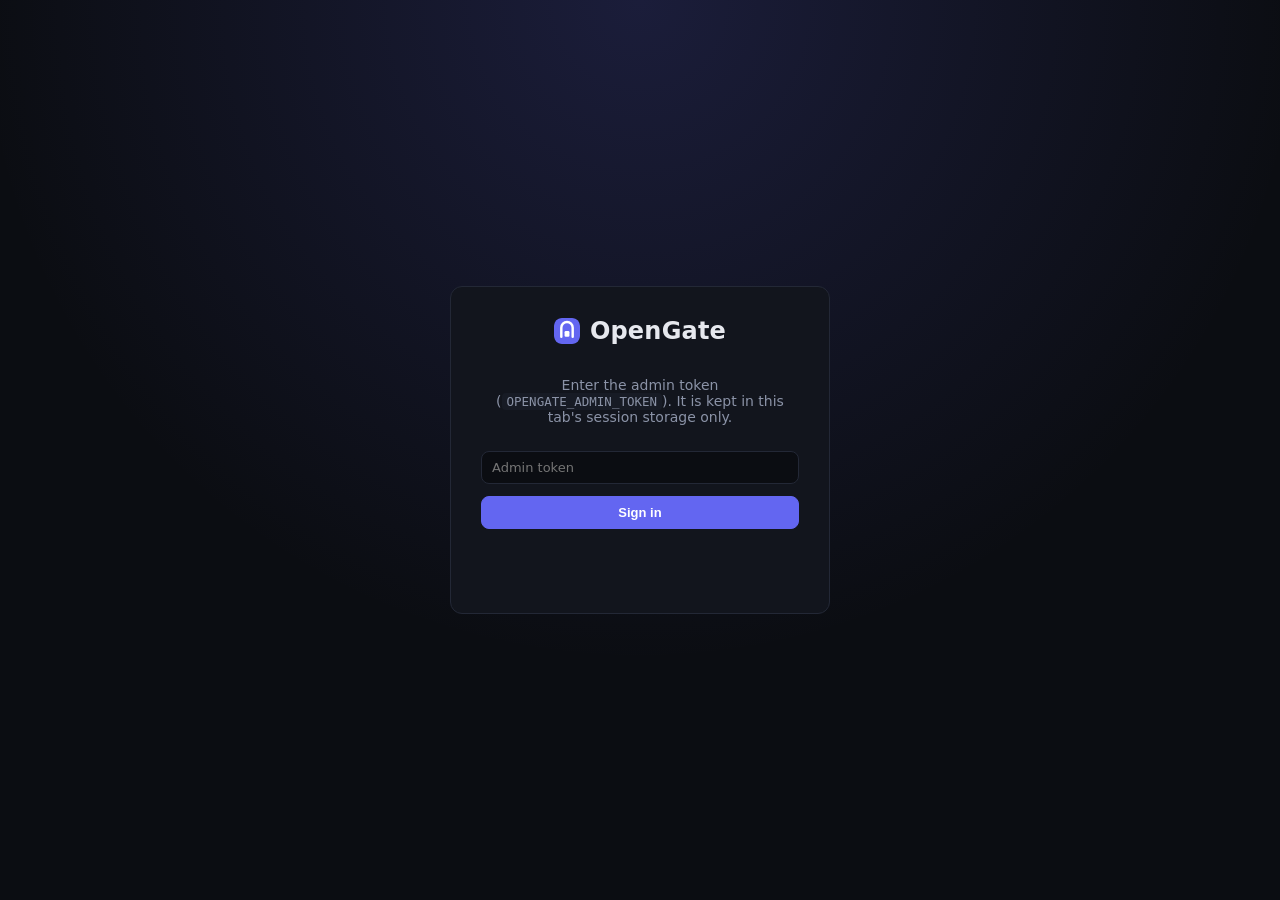
==== web/static/index.html @ fade19a3 "Add gateway server, admin API, dashboard, mock provider, CLI and integration tests" ====
<!doctype html>
<html lang="en">
<head>
  <meta charset="utf-8">
  <meta name="viewport" content="width=device-width, initial-scale=1">
  <title>OpenGate</title>
  <link rel="icon" href="favicon.svg" type="image/svg+xml">
  <link rel="stylesheet" href="style.css">
</head>
<body>
  <div id="login" class="login hidden">
    <form id="login-form" class="card login-card">
      <div class="brand big"><span class="logo"></span>OpenGate</div>
      <p class="muted">Enter the admin token (<code>OPENGATE_ADMIN_TOKEN</code>). It is kept in this tab's session storage only.</p>
      <input id="token" type="password" placeholder="Admin token" autocomplete="current-password" required>
      <button class="btn primary" type="submit">Sign in</button>
      <p id="login-error" class="error"></p>
    </form>
  </div>
  <div id="app" class="app hidden">
    <aside class="sidebar">
      <div class="brand"><span class="logo"></span>OpenGate</div>
      <nav id="nav">
        <a href="#overview" data-page="overview">Overview</a>
        <a href="#logs" data-page="logs">Request logs</a>
        <a href="#keys" data-page="keys">Virtual keys</a>
        <a href="#projects" data-page="projects">Projects</a>
        <a href="#budgets" data-page="budgets">Budgets</a>
        <a href="#providers" data-page="providers">Providers</a>
      </nav>
      <div class="sidebar-foot">
        <span id="version" class="muted"></span>
        <button id="logout" class="btn ghost small">Sign out</button>
      </div>
    </aside>
    <main>
      <header class="topbar">
        <h1 id="page-title">Overview</h1>
        <div id="page-actions"></div>
      </header>
      <section id="page"></section>
    </main>
  </div>
  <div id="modal" class="modal hidden"><div class="modal-body card" id="modal-body"></div></div>
  <div id="toast" class="toast hidden"></div>
  <script src="app.js"></script>
</body>
</html>
---- web/static/style.css ----
:root {
  --bg: #0b0d12; --panel: #12151d; --panel2: #171b25; --border: #232836; --text: #e6e8ee; --muted: #8b93a7;
  --accent: #6366f1; --accent2: #818cf8; --green: #22c55e; --red: #ef4444; --amber: #f59e0b; --radius: 12px;
  font-family: Inter, ui-sans-serif, system-ui, -apple-system, "Segoe UI", Roboto, sans-serif;
}
* { box-sizing: border-box; }
html, body { margin: 0; height: 100%; background: var(--bg); color: var(--text); font-size: 14px; }
code { font-family: ui-monospace, SFMono-Regular, Menlo, monospace; font-size: 12.5px; background: var(--panel2); padding: 1px 5px; border-radius: 4px; }
.hidden { display: none !important; }
.muted { color: var(--muted); }
.error { color: var(--red); min-height: 1em; }
a { color: var(--accent2); }

.app { display: grid; grid-template-columns: 220px 1fr; min-height: 100vh; }
.sidebar { background: var(--panel); border-right: 1px solid var(--border); padding: 20px 14px; display: flex; flex-direction: column; gap: 18px; position: sticky; top: 0; height: 100vh; }
.brand { display: flex; align-items: center; gap: 10px; font-weight: 700; font-size: 17px; letter-spacing: .2px; padding: 0 8px; }
.brand.big { font-size: 24px; justify-content: center; margin-bottom: 6px; }
.logo { width: 26px; height: 26px; border-radius: 8px; background: url(favicon.svg) center/cover; display: inline-block; }
nav { display: flex; flex-direction: column; gap: 2px; }
nav a { color: var(--muted); text-decoration: none; padding: 9px 12px; border-radius: 8px; font-weight: 500; }
nav a:hover { background: var(--panel2); color: var(--text); }
nav a.active { background: rgba(99,102,241,.15); color: #c7d2fe; }
.sidebar-foot { margin-top: auto; display: flex; justify-content: space-between; align-items: center; padding: 0 6px; font-size: 12px; }

main { padding: 24px 32px 48px; min-width: 0; }
.topbar { display: flex; align-items: center; justify-content: space-between; margin-bottom: 20px; }
.topbar h1 { font-size: 22px; margin: 0; font-weight: 650; }

.card { background: var(--panel); border: 1px solid var(--border); border-radius: var(--radius); padding: 18px 20px; }
.card h2 { font-size: 14px; margin: 0 0 14px; color: var(--muted); font-weight: 600; text-transform: uppercase; letter-spacing: .6px; }
.grid { display: grid; gap: 16px; }
.stats { grid-template-columns: repeat(4, minmax(0, 1fr)); margin-bottom: 16px; }
.two { grid-template-columns: 2fr 1fr; }
.half { grid-template-columns: 1fr 1fr; }
.stat .label { color: var(--muted); font-size: 12.5px; font-weight: 500; }
.stat .value { font-size: 26px; font-weight: 700; margin-top: 6px; letter-spacing: -.5px; }
.stat .sub { color: var(--muted); font-size: 12px; margin-top: 4px; }
.stat .sub.bad { color: var(--red); }

table { width: 100%; border-collapse: collapse; }
th, td { text-align: left; padding: 9px 10px; border-bottom: 1px solid var(--border); white-space: nowrap; }
th { color: var(--muted); font-weight: 600; font-size: 12px; text-transform: uppercase; letter-spacing: .4px; }
tbody tr:hover { background: var(--panel2); }
tr.clickable { cursor: pointer; }
tr.killed td { background: rgba(239,68,68,.06); }
td.num, th.num { text-align: right; font-variant-numeric: tabular-nums; }
.table-wrap { overflow-x: auto; }

.badge { display: inline-block; padding: 2px 8px; border-radius: 999px; font-size: 11.5px; font-weight: 600; }
.badge.ok { background: rgba(34,197,94,.14); color: #86efac; }
.badge.err { background: rgba(239,68,68,.15); color: #fca5a5; }
.badge.warn { background: rgba(245,158,11,.15); color: #fcd34d; }
.badge.info { background: rgba(99,102,241,.16); color: #c7d2fe; }

.btn { background: var(--panel2); color: var(--text); border: 1px solid var(--border); border-radius: 8px; padding: 8px 14px; font-weight: 600; cursor: pointer; font-size: 13px; }
.btn:hover { border-color: #3a4155; }
.btn.primary { background: var(--accent); border-color: var(--accent); color: #fff; }
.btn.primary:hover { background: #5458e8; }
.btn.danger { background: rgba(239,68,68,.12); border-color: rgba(239,68,68,.45); color: #fca5a5; }
.btn.danger:hover { background: rgba(239,68,68,.22); }
.btn.ghost { background: transparent; }
.btn.small { padding: 4px 10px; font-size: 12px; }
.actions { display: flex; gap: 6px; }

input, select, textarea { background: var(--bg); border: 1px solid var(--border); color: var(--text); border-radius: 8px; padding: 8px 10px; font-size: 13px; font-family: inherit; }
input:focus, select:focus { outline: 2px solid rgba(99,102,241,.5); border-color: var(--accent); }
.form { display: grid; grid-template-columns: repeat(auto-fill, minmax(170px, 1fr)); gap: 10px; align-items: end; }
.form label { display: flex; flex-direction: column; gap: 5px; font-size: 12px; color: var(--muted); font-weight: 500; }
.filters { display: flex; gap: 10px; align-items: center; margin-bottom: 14px; flex-wrap: wrap; }
.filters label { display: flex; gap: 6px; align-items: center; color: var(--muted); }

.chart { width: 100%; height: 260px; display: block; }
.chart text { fill: var(--muted); font-size: 11px; }
.chart .grid-line { stroke: var(--border); stroke-dasharray: 3 4; }
.legend { display: flex; gap: 14px; flex-wrap: wrap; margin-top: 8px; font-size: 12px; color: var(--muted); }
.legend i { display: inline-block; width: 10px; height: 10px; border-radius: 3px; margin-right: 6px; vertical-align: -1px; }

.bar { height: 6px; background: var(--panel2); border-radius: 999px; overflow: hidden; margin-top: 5px; min-width: 120px; }
.bar > span { display: block; height: 100%; background: var(--accent); border-radius: 999px; }
.bar.warn > span { background: var(--amber); }
.bar.over > span { background: var(--red); }
.limit-cell { font-size: 12.5px; }

.switch { position: relative; width: 34px; height: 20px; display: inline-block; }
.switch input { opacity: 0; width: 0; height: 0; }
.switch span { position: absolute; inset: 0; background: var(--panel2); border: 1px solid var(--border); border-radius: 999px; cursor: pointer; transition: .15s; }
.switch span::before { content: ""; position: absolute; width: 14px; height: 14px; left: 2px; top: 2px; background: var(--muted); border-radius: 50%; transition: .15s; }
.switch input:checked + span { background: var(--accent); border-color: var(--accent); }
.switch input:checked + span::before { transform: translateX(14px); background: #fff; }

.login { display: flex; align-items: center; justify-content: center; min-height: 100vh; background: radial-gradient(circle at 50% 0%, rgba(99,102,241,.18), transparent 60%); }
.login-card { width: 380px; display: flex; flex-direction: column; gap: 12px; text-align: center; padding: 30px; }
.modal { position: fixed; inset: 0; background: rgba(0,0,0,.6); display: flex; align-items: center; justify-content: center; z-index: 10; }
.modal-body { width: min(760px, 92vw); max-height: 86vh; overflow: auto; }
pre { background: var(--bg); border: 1px solid var(--border); border-radius: 8px; padding: 12px; overflow: auto; white-space: pre-wrap; word-break: break-word; font-size: 12px; max-height: 260px; }
.kv { display: grid; grid-template-columns: 160px 1fr; gap: 6px 14px; font-size: 13px; margin-bottom: 14px; }
.kv div:nth-child(odd) { color: var(--muted); }
.secret { font-family: ui-monospace, monospace; font-size: 14px; padding: 12px; background: var(--bg); border: 1px dashed var(--accent); border-radius: 8px; word-break: break-all; user-select: all; }
.toast { position: fixed; bottom: 24px; right: 24px; background: var(--panel2); border: 1px solid var(--border); padding: 12px 16px; border-radius: 10px; z-index: 20; box-shadow: 0 10px 30px rgba(0,0,0,.4); }
.toast.bad { border-color: var(--red); }
.section-gap { margin-top: 16px; }
.empty { color: var(--muted); padding: 24px; text-align: center; }
.list-row { display: flex; justify-content: space-between; padding: 8px 0; border-bottom: 1px solid var(--border); }
.list-row:last-child { border-bottom: 0; }
.pill { font-family: ui-monospace, monospace; font-size: 12px; color: #c7d2fe; }
@media (max-width: 1100px) { .stats { grid-template-columns: repeat(2, 1fr); } .two, .half { grid-template-columns: 1fr; } }
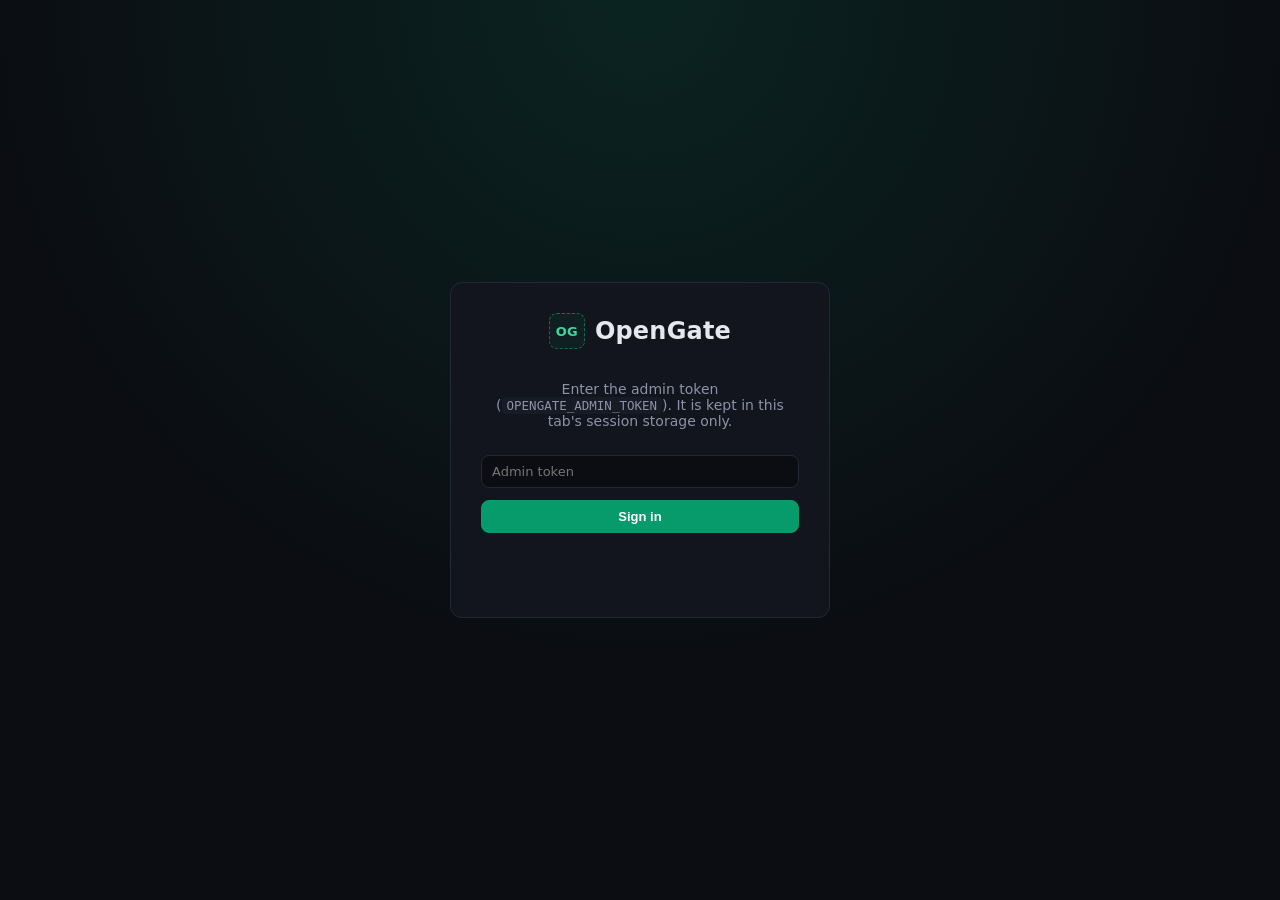
==== commit 1c85707b: "Dashboard: apply brand colors (ink/emerald), Inter, logo placeholder slot, swappable favicon" ====
--- a/web/static/index.html
+++ b/web/static/index.html
@@ -4,13 +4,14 @@
   <meta charset="utf-8">
   <meta name="viewport" content="width=device-width, initial-scale=1">
   <title>OpenGate</title>
-  <link rel="icon" href="favicon.svg" type="image/svg+xml">
+  <!-- Favicon: replace favicon.svg (or point this link at the brand icon) when logo files arrive. -->
+  <link id="favicon" rel="icon" href="favicon.svg" type="image/svg+xml">
   <link rel="stylesheet" href="style.css">
 </head>
 <body>
   <div id="login" class="login hidden">
     <form id="login-form" class="card login-card">
-      <div class="brand big"><span class="logo"></span>OpenGate</div>
+      <div class="brand big"><span class="logo-slot" data-slot="logo" title="Logo placeholder">OG</span>OpenGate</div>
       <p class="muted">Enter the admin token (<code>OPENGATE_ADMIN_TOKEN</code>). It is kept in this tab's session storage only.</p>
       <input id="token" type="password" placeholder="Admin token" autocomplete="current-password" required>
       <button class="btn primary" type="submit">Sign in</button>
@@ -19,7 +20,7 @@
   </div>
   <div id="app" class="app hidden">
     <aside class="sidebar">
-      <div class="brand"><span class="logo"></span>OpenGate</div>
+      <div class="brand"><span class="logo-slot" data-slot="logo" title="Logo placeholder">OG</span>OpenGate</div>
       <nav id="nav">
         <a href="#overview" data-page="overview">Overview</a>
         <a href="#logs" data-page="logs">Request logs</a>
--- a/web/static/style.css
+++ b/web/static/style.css
@@ -1,7 +1,7 @@
 :root {
-  --bg: #0b0d12; --panel: #12151d; --panel2: #171b25; --border: #232836; --text: #e6e8ee; --muted: #8b93a7;
-  --accent: #6366f1; --accent2: #818cf8; --green: #22c55e; --red: #ef4444; --amber: #f59e0b; --radius: 12px;
-  font-family: Inter, ui-sans-serif, system-ui, -apple-system, "Segoe UI", Roboto, sans-serif;
+  --bg: #0B0D12; --panel: #12151d; --panel2: #171b25; --border: #232836; --text: #e6e8ee; --muted: #8b93a7;
+  --accent: #079A6A; --accent2: #34d39e; --green: #079A6A; --ink: #0B0D12; --red: #ef4444; --amber: #f59e0b; --radius: 12px;
+  font-family: Inter, system-ui, ui-sans-serif, -apple-system, "Segoe UI", Roboto, sans-serif;
 }
 * { box-sizing: border-box; }
 html, body { margin: 0; height: 100%; background: var(--bg); color: var(--text); font-size: 14px; }
@@ -15,11 +15,17 @@
 .sidebar { background: var(--panel); border-right: 1px solid var(--border); padding: 20px 14px; display: flex; flex-direction: column; gap: 18px; position: sticky; top: 0; height: 100vh; }
 .brand { display: flex; align-items: center; gap: 10px; font-weight: 700; font-size: 17px; letter-spacing: .2px; padding: 0 8px; }
 .brand.big { font-size: 24px; justify-content: center; margin-bottom: 6px; }
-.logo { width: 26px; height: 26px; border-radius: 8px; background: url(favicon.svg) center/cover; display: inline-block; }
+/* Logo slot: placeholder until brand logo files arrive. To swap, put an
+   <img src="logo.svg" alt="OpenGate"> inside .logo-slot (it is sized for it). */
+.logo-slot { width: 28px; height: 28px; border-radius: 8px; display: inline-flex; align-items: center; justify-content: center; flex: none;
+  border: 1.5px dashed rgba(7,154,106,.7); color: #3fd69f; font-size: 11px; font-weight: 800; letter-spacing: .3px; background: rgba(7,154,106,.08); }
+.logo-slot img { width: 100%; height: 100%; object-fit: contain; border-radius: inherit; }
+.logo-slot:has(img) { border: 0; background: none; }
+.brand.big .logo-slot { width: 36px; height: 36px; font-size: 13px; }
 nav { display: flex; flex-direction: column; gap: 2px; }
 nav a { color: var(--muted); text-decoration: none; padding: 9px 12px; border-radius: 8px; font-weight: 500; }
 nav a:hover { background: var(--panel2); color: var(--text); }
-nav a.active { background: rgba(99,102,241,.15); color: #c7d2fe; }
+nav a.active { background: rgba(7,154,106,.16); color: #6ee7b7; }
 .sidebar-foot { margin-top: auto; display: flex; justify-content: space-between; align-items: center; padding: 0 6px; font-size: 12px; }
 
 main { padding: 24px 32px 48px; min-width: 0; }
@@ -47,15 +53,15 @@
 .table-wrap { overflow-x: auto; }
 
 .badge { display: inline-block; padding: 2px 8px; border-radius: 999px; font-size: 11.5px; font-weight: 600; }
-.badge.ok { background: rgba(34,197,94,.14); color: #86efac; }
+.badge.ok { background: rgba(7,154,106,.18); color: #3fd69f; border: 1px solid rgba(7,154,106,.45); }
 .badge.err { background: rgba(239,68,68,.15); color: #fca5a5; }
 .badge.warn { background: rgba(245,158,11,.15); color: #fcd34d; }
-.badge.info { background: rgba(99,102,241,.16); color: #c7d2fe; }
+.badge.info { background: rgba(148,163,184,.14); color: #cbd5e1; }
 
 .btn { background: var(--panel2); color: var(--text); border: 1px solid var(--border); border-radius: 8px; padding: 8px 14px; font-weight: 600; cursor: pointer; font-size: 13px; }
 .btn:hover { border-color: #3a4155; }
 .btn.primary { background: var(--accent); border-color: var(--accent); color: #fff; }
-.btn.primary:hover { background: #5458e8; }
+.btn.primary:hover { background: #068a5f; }
 .btn.danger { background: rgba(239,68,68,.12); border-color: rgba(239,68,68,.45); color: #fca5a5; }
 .btn.danger:hover { background: rgba(239,68,68,.22); }
 .btn.ghost { background: transparent; }
@@ -63,7 +69,7 @@
 .actions { display: flex; gap: 6px; }
 
 input, select, textarea { background: var(--bg); border: 1px solid var(--border); color: var(--text); border-radius: 8px; padding: 8px 10px; font-size: 13px; font-family: inherit; }
-input:focus, select:focus { outline: 2px solid rgba(99,102,241,.5); border-color: var(--accent); }
+input:focus, select:focus { outline: 2px solid rgba(7,154,106,.5); border-color: var(--accent); }
 .form { display: grid; grid-template-columns: repeat(auto-fill, minmax(170px, 1fr)); gap: 10px; align-items: end; }
 .form label { display: flex; flex-direction: column; gap: 5px; font-size: 12px; color: var(--muted); font-weight: 500; }
 .filters { display: flex; gap: 10px; align-items: center; margin-bottom: 14px; flex-wrap: wrap; }
@@ -88,7 +94,7 @@
 .switch input:checked + span { background: var(--accent); border-color: var(--accent); }
 .switch input:checked + span::before { transform: translateX(14px); background: #fff; }
 
-.login { display: flex; align-items: center; justify-content: center; min-height: 100vh; background: radial-gradient(circle at 50% 0%, rgba(99,102,241,.18), transparent 60%); }
+.login { display: flex; align-items: center; justify-content: center; min-height: 100vh; background: radial-gradient(circle at 50% 0%, rgba(7,154,106,.16), transparent 60%); }
 .login-card { width: 380px; display: flex; flex-direction: column; gap: 12px; text-align: center; padding: 30px; }
 .modal { position: fixed; inset: 0; background: rgba(0,0,0,.6); display: flex; align-items: center; justify-content: center; z-index: 10; }
 .modal-body { width: min(760px, 92vw); max-height: 86vh; overflow: auto; }
@@ -102,5 +108,5 @@
 .empty { color: var(--muted); padding: 24px; text-align: center; }
 .list-row { display: flex; justify-content: space-between; padding: 8px 0; border-bottom: 1px solid var(--border); }
 .list-row:last-child { border-bottom: 0; }
-.pill { font-family: ui-monospace, monospace; font-size: 12px; color: #c7d2fe; }
+.pill { font-family: ui-monospace, monospace; font-size: 12px; color: #a7b0c2; }
 @media (max-width: 1100px) { .stats { grid-template-columns: repeat(2, 1fr); } .two, .half { grid-template-columns: 1fr; } }
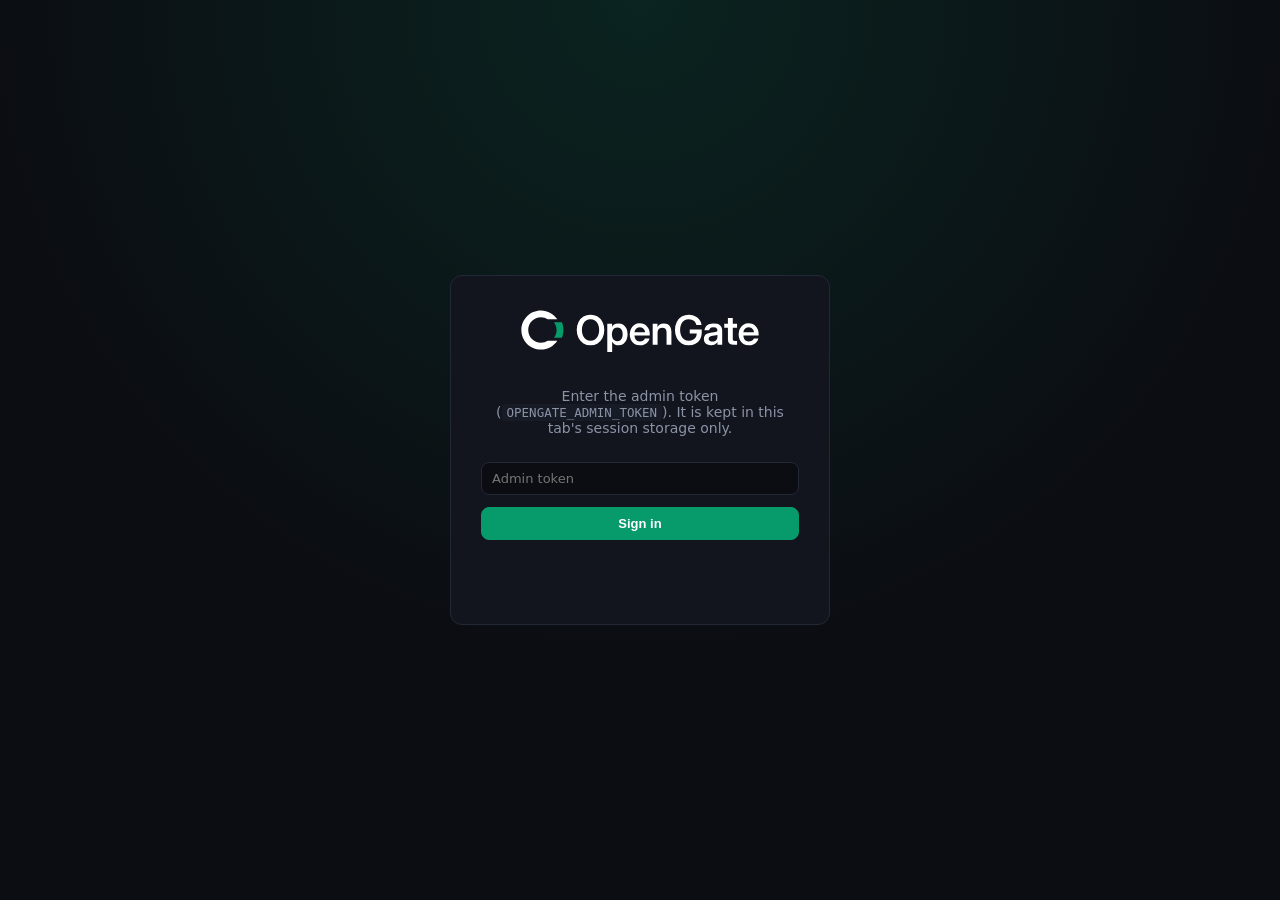
==== commit a30680f2: "Integrate 'Gated O' brand: dashboard lockup, favicon set + manifest (served with correct MIME types)" ====
--- a/web/static/index.html
+++ b/web/static/index.html
@@ -4,14 +4,17 @@
   <meta charset="utf-8">
   <meta name="viewport" content="width=device-width, initial-scale=1">
   <title>OpenGate</title>
-  <!-- Favicon: replace favicon.svg (or point this link at the brand icon) when logo files arrive. -->
-  <link id="favicon" rel="icon" href="favicon.svg" type="image/svg+xml">
+  <link rel="icon" href="favicon.ico" sizes="16x16 32x32 48x48">
+  <link rel="icon" href="favicon.svg" type="image/svg+xml">
+  <link rel="apple-touch-icon" href="apple-touch-icon.png">
+  <link rel="manifest" href="site.webmanifest">
+  <meta name="theme-color" content="#0B0D12">
   <link rel="stylesheet" href="style.css">
 </head>
 <body>
   <div id="login" class="login hidden">
     <form id="login-form" class="card login-card">
-      <div class="brand big"><span class="logo-slot" data-slot="logo" title="Logo placeholder">OG</span>OpenGate</div>
+      <div class="brand big"><img class="lockup" src="brand/opengate-lockup-dark.svg" alt="OpenGate" width="243" height="44"></div>
       <p class="muted">Enter the admin token (<code>OPENGATE_ADMIN_TOKEN</code>). It is kept in this tab's session storage only.</p>
       <input id="token" type="password" placeholder="Admin token" autocomplete="current-password" required>
       <button class="btn primary" type="submit">Sign in</button>
@@ -20,7 +23,7 @@
   </div>
   <div id="app" class="app hidden">
     <aside class="sidebar">
-      <div class="brand"><span class="logo-slot" data-slot="logo" title="Logo placeholder">OG</span>OpenGate</div>
+      <div class="brand"><img class="lockup" src="brand/opengate-lockup-dark.svg" alt="OpenGate" width="176" height="32"></div>
       <nav id="nav">
         <a href="#overview" data-page="overview">Overview</a>
         <a href="#logs" data-page="logs">Request logs</a>
--- a/web/static/style.css
+++ b/web/static/style.css
@@ -11,17 +11,14 @@
 .error { color: var(--red); min-height: 1em; }
 a { color: var(--accent2); }
 
-.app { display: grid; grid-template-columns: 220px 1fr; min-height: 100vh; }
+.app { display: grid; grid-template-columns: 220px 1fr; min-height: 100vh; background: linear-gradient(to right, var(--panel) 219px, var(--border) 219px, var(--border) 220px, var(--bg) 220px); }
 .sidebar { background: var(--panel); border-right: 1px solid var(--border); padding: 20px 14px; display: flex; flex-direction: column; gap: 18px; position: sticky; top: 0; height: 100vh; }
-.brand { display: flex; align-items: center; gap: 10px; font-weight: 700; font-size: 17px; letter-spacing: .2px; padding: 0 8px; }
+.brand { display: flex; align-items: center; gap: 10px; padding: 2px 6px 4px; }
 .brand.big { font-size: 24px; justify-content: center; margin-bottom: 6px; }
-/* Logo slot: placeholder until brand logo files arrive. To swap, put an
-   <img src="logo.svg" alt="OpenGate"> inside .logo-slot (it is sized for it). */
-.logo-slot { width: 28px; height: 28px; border-radius: 8px; display: inline-flex; align-items: center; justify-content: center; flex: none;
-  border: 1.5px dashed rgba(7,154,106,.7); color: #3fd69f; font-size: 11px; font-weight: 800; letter-spacing: .3px; background: rgba(7,154,106,.08); }
-.logo-slot img { width: 100%; height: 100%; object-fit: contain; border-radius: inherit; }
-.logo-slot:has(img) { border: 0; background: none; }
-.brand.big .logo-slot { width: 36px; height: 36px; font-size: 13px; }
+/* Brand lockup (dark-bg variant). Rendered at >= 32px tall; anything smaller
+   must use the small-master symbols in brand/ instead of scaling the main mark. */
+.brand img.lockup { display: block; height: 32px; width: auto; max-width: 100%; }
+.brand.big img.lockup { height: 44px; }
 nav { display: flex; flex-direction: column; gap: 2px; }
 nav a { color: var(--muted); text-decoration: none; padding: 9px 12px; border-radius: 8px; font-weight: 500; }
 nav a:hover { background: var(--panel2); color: var(--text); }
@@ -36,7 +33,7 @@
 .card h2 { font-size: 14px; margin: 0 0 14px; color: var(--muted); font-weight: 600; text-transform: uppercase; letter-spacing: .6px; }
 .grid { display: grid; gap: 16px; }
 .stats { grid-template-columns: repeat(4, minmax(0, 1fr)); margin-bottom: 16px; }
-.two { grid-template-columns: 2fr 1fr; }
+.two { grid-template-columns: 2fr 1fr; align-items: start; }
 .half { grid-template-columns: 1fr 1fr; }
 .stat .label { color: var(--muted); font-size: 12.5px; font-weight: 500; }
 .stat .value { font-size: 26px; font-weight: 700; margin-top: 6px; letter-spacing: -.5px; }
@@ -75,7 +72,7 @@
 .filters { display: flex; gap: 10px; align-items: center; margin-bottom: 14px; flex-wrap: wrap; }
 .filters label { display: flex; gap: 6px; align-items: center; color: var(--muted); }
 
-.chart { width: 100%; height: 260px; display: block; }
+.chart { width: 100%; height: 330px; display: block; }
 .chart text { fill: var(--muted); font-size: 11px; }
 .chart .grid-line { stroke: var(--border); stroke-dasharray: 3 4; }
 .legend { display: flex; gap: 14px; flex-wrap: wrap; margin-top: 8px; font-size: 12px; color: var(--muted); }
@@ -107,6 +104,7 @@
 .section-gap { margin-top: 16px; }
 .empty { color: var(--muted); padding: 24px; text-align: center; }
 .list-row { display: flex; justify-content: space-between; padding: 8px 0; border-bottom: 1px solid var(--border); }
+.list-row .grow { flex: 1; margin-right: 16px; min-width: 0; }
 .list-row:last-child { border-bottom: 0; }
 .pill { font-family: ui-monospace, monospace; font-size: 12px; color: #a7b0c2; }
 @media (max-width: 1100px) { .stats { grid-template-columns: repeat(2, 1fr); } .two, .half { grid-template-columns: 1fr; } }
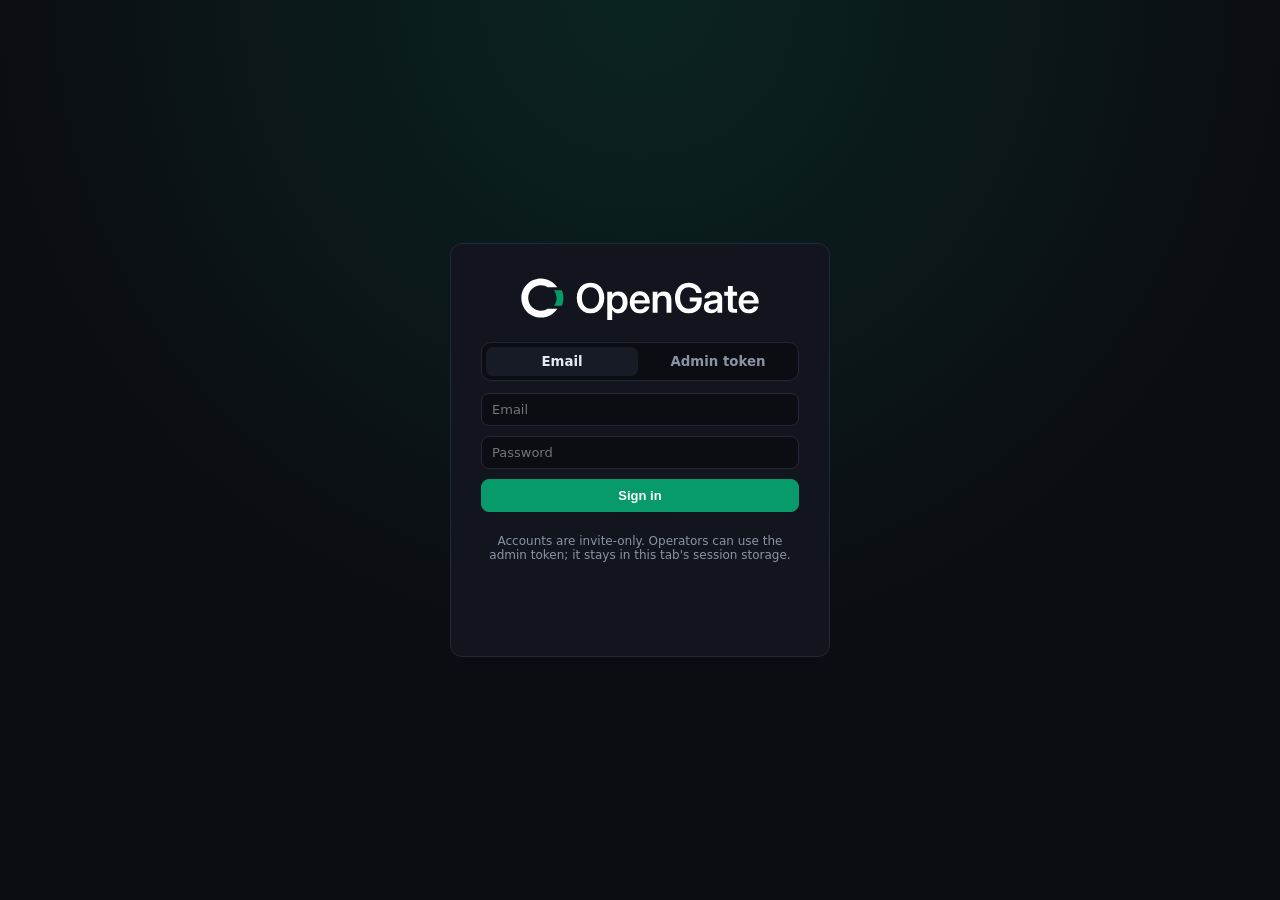
==== commit ecd84d71: "Phase 3: dashboard (auth, org switcher, routing/guardrails/customers/team/audit/settings pages) + se" ====
--- a/web/static/index.html
+++ b/web/static/index.html
@@ -13,27 +13,49 @@
 </head>
 <body>
   <div id="login" class="login hidden">
-    <form id="login-form" class="card login-card">
+    <div class="card login-card">
       <div class="brand big"><img class="lockup" src="brand/opengate-lockup-dark.svg" alt="OpenGate" width="243" height="44"></div>
-      <p class="muted">Enter the admin token (<code>OPENGATE_ADMIN_TOKEN</code>). It is kept in this tab's session storage only.</p>
-      <input id="token" type="password" placeholder="Admin token" autocomplete="current-password" required>
-      <button class="btn primary" type="submit">Sign in</button>
-      <p id="login-error" class="error"></p>
-    </form>
+      <div class="tabs" id="login-tabs">
+        <button type="button" class="tab active" data-mode="password">Email</button>
+        <button type="button" class="tab" data-mode="token">Admin token</button>
+        <button type="button" class="tab hidden" data-mode="signup" id="signup-tab">Sign up</button>
+      </div>
+      <form id="login-form" class="stack">
+        <div id="invite-banner" class="muted hidden"></div>
+        <input id="email" type="email" placeholder="Email" autocomplete="username">
+        <input id="name" type="text" placeholder="Your name" class="hidden" autocomplete="name">
+        <input id="org-name" type="text" placeholder="Organization name" class="hidden">
+        <input id="password" type="password" placeholder="Password" autocomplete="current-password">
+        <input id="token" type="password" placeholder="Admin token (OPENGATE_ADMIN_TOKEN)" class="hidden" autocomplete="off">
+        <button class="btn primary" type="submit" id="login-submit">Sign in</button>
+        <p class="muted small" id="login-hint">Accounts are invite-only. Operators can use the admin token; it stays in this tab's session storage.</p>
+        <p id="login-error" class="error"></p>
+      </form>
+    </div>
   </div>
   <div id="app" class="app hidden">
     <aside class="sidebar">
       <div class="brand"><img class="lockup" src="brand/opengate-lockup-dark.svg" alt="OpenGate" width="176" height="32"></div>
+      <select id="org-switch" class="org-switch hidden" aria-label="Organization"></select>
       <nav id="nav">
+        <div class="nav-h">Monitor</div>
         <a href="#overview" data-page="overview">Overview</a>
         <a href="#logs" data-page="logs">Request logs</a>
+        <a href="#audit" data-page="audit">Audit log</a>
+        <div class="nav-h">Control</div>
         <a href="#keys" data-page="keys">Virtual keys</a>
         <a href="#projects" data-page="projects">Projects</a>
         <a href="#budgets" data-page="budgets">Budgets</a>
+        <a href="#routing" data-page="routing">Smart routing</a>
+        <a href="#guardrails" data-page="guardrails">Guardrails</a>
+        <div class="nav-h">Business</div>
+        <a href="#customers" data-page="customers">Customers &amp; billing</a>
         <a href="#providers" data-page="providers">Providers</a>
+        <a href="#team" data-page="team">Team</a>
+        <a href="#settings" data-page="settings">Settings</a>
       </nav>
       <div class="sidebar-foot">
-        <span id="version" class="muted"></span>
+        <div><div id="whoami" class="muted ellipsis"></div><span id="version" class="muted"></span></div>
         <button id="logout" class="btn ghost small">Sign out</button>
       </div>
     </aside>
--- a/web/static/style.css
+++ b/web/static/style.css
@@ -32,7 +32,10 @@
 .card { background: var(--panel); border: 1px solid var(--border); border-radius: var(--radius); padding: 18px 20px; }
 .card h2 { font-size: 14px; margin: 0 0 14px; color: var(--muted); font-weight: 600; text-transform: uppercase; letter-spacing: .6px; }
 .grid { display: grid; gap: 16px; }
-.stats { grid-template-columns: repeat(4, minmax(0, 1fr)); margin-bottom: 16px; }
+.stats { grid-template-columns: repeat(5, minmax(0, 1fr)); margin-bottom: 16px; }
+.stat.saved .value { color: #3fd69f; }
+.badge.route { background: rgba(96,165,250,.14); color: #93c5fd; }
+td.tags .badge { margin-right: 4px; }
 .two { grid-template-columns: 2fr 1fr; align-items: start; }
 .half { grid-template-columns: 1fr 1fr; }
 .stat .label { color: var(--muted); font-size: 12.5px; font-weight: 500; }
@@ -108,3 +111,28 @@
 .list-row:last-child { border-bottom: 0; }
 .pill { font-family: ui-monospace, monospace; font-size: 12px; color: #a7b0c2; }
 @media (max-width: 1100px) { .stats { grid-template-columns: repeat(2, 1fr); } .two, .half { grid-template-columns: 1fr; } }
+
+/* Phase 3 additions */
+.nav-h { color: #5d6579; font-size: 10.5px; font-weight: 700; text-transform: uppercase; letter-spacing: .9px; padding: 12px 12px 4px; }
+nav { gap: 1px; overflow-y: auto; }
+nav a { padding: 7px 12px; }
+.org-switch { width: 100%; }
+.ellipsis { max-width: 140px; overflow: hidden; text-overflow: ellipsis; white-space: nowrap; }
+.tabs { display: flex; gap: 4px; background: var(--bg); border: 1px solid var(--border); border-radius: 10px; padding: 4px; }
+.tab { flex: 1; background: transparent; color: var(--muted); border: 0; border-radius: 7px; padding: 7px; font-weight: 600; cursor: pointer; font-family: inherit; }
+.tab.active { background: var(--panel2); color: var(--text); }
+.stack { display: flex; flex-direction: column; gap: 10px; }
+.small { font-size: 12px; }
+.chips { display: flex; flex-wrap: wrap; gap: 6px; }
+.chip { display: inline-flex; gap: 5px; align-items: center; padding: 3px 9px; border: 1px solid var(--border); border-radius: 999px; font-size: 12px; color: var(--muted); cursor: pointer; }
+.chip input { margin: 0; accent-color: var(--accent); }
+.chip.on { border-color: rgba(7,154,106,.6); color: #6ee7b7; background: rgba(7,154,106,.10); }
+textarea { width: 100%; min-height: 90px; resize: vertical; }
+.form label.wide, .form .wide { grid-column: 1 / -1; }
+.kpi-row { display: flex; gap: 22px; flex-wrap: wrap; }
+.kpi-row div b { display: block; font-size: 20px; margin-top: 2px; }
+.tier { display: inline-block; min-width: 26px; text-align: center; padding: 1px 6px; border-radius: 6px; font-weight: 700; font-size: 11.5px; }
+.tier.t1 { background: rgba(7,154,106,.18); color: #3fd69f; } .tier.t2 { background: rgba(96,165,250,.16); color: #93c5fd; } .tier.t3 { background: rgba(168,85,247,.18); color: #d8b4fe; }
+.saved-text { color: #3fd69f; }
+.redacted { white-space: pre-wrap; }
+.mr { margin-right: 4px; } .w110 { width: 110px; }
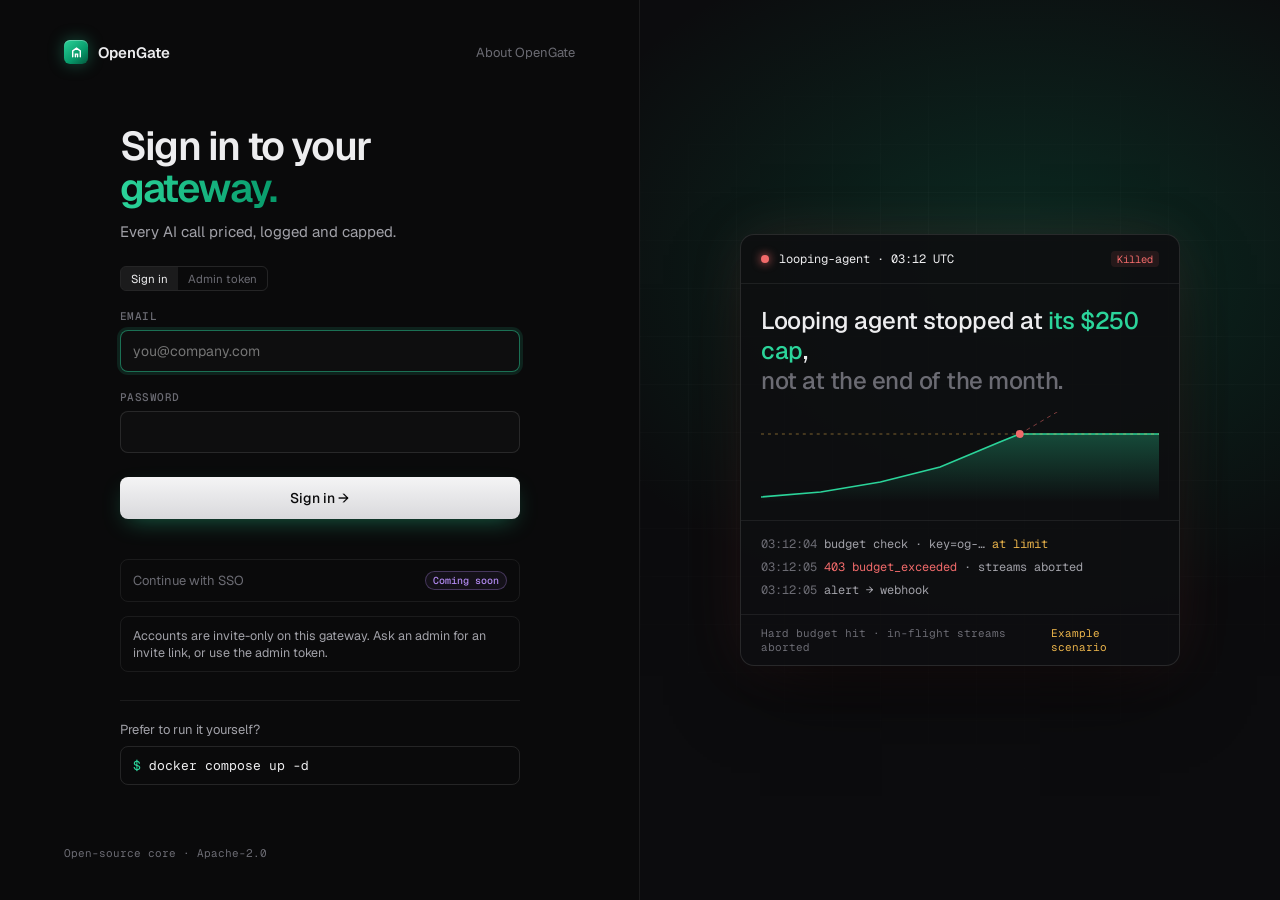
==== commit defbc563: "Dashboard design v2: new UI, landing page, series and alerts endpoints - Rebuild the embedded dashbo" ====
--- a/web/static/index.html
+++ b/web/static/index.html
@@ -8,66 +8,13 @@
   <link rel="icon" href="favicon.svg" type="image/svg+xml">
   <link rel="apple-touch-icon" href="apple-touch-icon.png">
   <link rel="manifest" href="site.webmanifest">
-  <meta name="theme-color" content="#0B0D12">
+  <meta name="theme-color" content="#0A0A0B">
+  <link rel="preload" href="fonts/Geist.ttf" as="font" type="font/ttf" crossorigin>
   <link rel="stylesheet" href="style.css">
 </head>
 <body>
-  <div id="login" class="login hidden">
-    <div class="card login-card">
-      <div class="brand big"><img class="lockup" src="brand/opengate-lockup-dark.svg" alt="OpenGate" width="243" height="44"></div>
-      <div class="tabs" id="login-tabs">
-        <button type="button" class="tab active" data-mode="password">Email</button>
-        <button type="button" class="tab" data-mode="token">Admin token</button>
-        <button type="button" class="tab hidden" data-mode="signup" id="signup-tab">Sign up</button>
-      </div>
-      <form id="login-form" class="stack">
-        <div id="invite-banner" class="muted hidden"></div>
-        <input id="email" type="email" placeholder="Email" autocomplete="username">
-        <input id="name" type="text" placeholder="Your name" class="hidden" autocomplete="name">
-        <input id="org-name" type="text" placeholder="Organization name" class="hidden">
-        <input id="password" type="password" placeholder="Password" autocomplete="current-password">
-        <input id="token" type="password" placeholder="Admin token (OPENGATE_ADMIN_TOKEN)" class="hidden" autocomplete="off">
-        <button class="btn primary" type="submit" id="login-submit">Sign in</button>
-        <p class="muted small" id="login-hint">Accounts are invite-only. Operators can use the admin token; it stays in this tab's session storage.</p>
-        <p id="login-error" class="error"></p>
-      </form>
-    </div>
-  </div>
-  <div id="app" class="app hidden">
-    <aside class="sidebar">
-      <div class="brand"><img class="lockup" src="brand/opengate-lockup-dark.svg" alt="OpenGate" width="176" height="32"></div>
-      <select id="org-switch" class="org-switch hidden" aria-label="Organization"></select>
-      <nav id="nav">
-        <div class="nav-h">Monitor</div>
-        <a href="#overview" data-page="overview">Overview</a>
-        <a href="#logs" data-page="logs">Request logs</a>
-        <a href="#audit" data-page="audit">Audit log</a>
-        <div class="nav-h">Control</div>
-        <a href="#keys" data-page="keys">Virtual keys</a>
-        <a href="#projects" data-page="projects">Projects</a>
-        <a href="#budgets" data-page="budgets">Budgets</a>
-        <a href="#routing" data-page="routing">Smart routing</a>
-        <a href="#guardrails" data-page="guardrails">Guardrails</a>
-        <div class="nav-h">Business</div>
-        <a href="#customers" data-page="customers">Customers &amp; billing</a>
-        <a href="#providers" data-page="providers">Providers</a>
-        <a href="#team" data-page="team">Team</a>
-        <a href="#settings" data-page="settings">Settings</a>
-      </nav>
-      <div class="sidebar-foot">
-        <div><div id="whoami" class="muted ellipsis"></div><span id="version" class="muted"></span></div>
-        <button id="logout" class="btn ghost small">Sign out</button>
-      </div>
-    </aside>
-    <main>
-      <header class="topbar">
-        <h1 id="page-title">Overview</h1>
-        <div id="page-actions"></div>
-      </header>
-      <section id="page"></section>
-    </main>
-  </div>
-  <div id="modal" class="modal hidden"><div class="modal-body card" id="modal-body"></div></div>
+  <div id="root"></div>
+  <div id="modal" class="modal hidden"><div class="modal-body" id="modal-body"></div></div>
   <div id="toast" class="toast hidden"></div>
   <script src="app.js"></script>
 </body>
--- a/web/static/style.css
+++ b/web/static/style.css
@@ -1,138 +1,234 @@
-:root {
-  --bg: #0B0D12; --panel: #12151d; --panel2: #171b25; --border: #232836; --text: #e6e8ee; --muted: #8b93a7;
-  --accent: #079A6A; --accent2: #34d39e; --green: #079A6A; --ink: #0B0D12; --red: #ef4444; --amber: #f59e0b; --radius: 12px;
-  font-family: Inter, system-ui, ui-sans-serif, -apple-system, "Segoe UI", Roboto, sans-serif;
-}
-* { box-sizing: border-box; }
-html, body { margin: 0; height: 100%; background: var(--bg); color: var(--text); font-size: 14px; }
-code { font-family: ui-monospace, SFMono-Regular, Menlo, monospace; font-size: 12.5px; background: var(--panel2); padding: 1px 5px; border-radius: 4px; }
-.hidden { display: none !important; }
-.muted { color: var(--muted); }
-.error { color: var(--red); min-height: 1em; }
-a { color: var(--accent2); }
-
-.app { display: grid; grid-template-columns: 220px 1fr; min-height: 100vh; background: linear-gradient(to right, var(--panel) 219px, var(--border) 219px, var(--border) 220px, var(--bg) 220px); }
-.sidebar { background: var(--panel); border-right: 1px solid var(--border); padding: 20px 14px; display: flex; flex-direction: column; gap: 18px; position: sticky; top: 0; height: 100vh; }
-.brand { display: flex; align-items: center; gap: 10px; padding: 2px 6px 4px; }
-.brand.big { font-size: 24px; justify-content: center; margin-bottom: 6px; }
-/* Brand lockup (dark-bg variant). Rendered at >= 32px tall; anything smaller
-   must use the small-master symbols in brand/ instead of scaling the main mark. */
-.brand img.lockup { display: block; height: 32px; width: auto; max-width: 100%; }
-.brand.big img.lockup { height: 44px; }
-nav { display: flex; flex-direction: column; gap: 2px; }
-nav a { color: var(--muted); text-decoration: none; padding: 9px 12px; border-radius: 8px; font-weight: 500; }
-nav a:hover { background: var(--panel2); color: var(--text); }
-nav a.active { background: rgba(7,154,106,.16); color: #6ee7b7; }
-.sidebar-foot { margin-top: auto; display: flex; justify-content: space-between; align-items: center; padding: 0 6px; font-size: 12px; }
-
-main { padding: 24px 32px 48px; min-width: 0; }
-.topbar { display: flex; align-items: center; justify-content: space-between; margin-bottom: 20px; }
-.topbar h1 { font-size: 22px; margin: 0; font-weight: 650; }
-
-.card { background: var(--panel); border: 1px solid var(--border); border-radius: var(--radius); padding: 18px 20px; }
-.card h2 { font-size: 14px; margin: 0 0 14px; color: var(--muted); font-weight: 600; text-transform: uppercase; letter-spacing: .6px; }
-.grid { display: grid; gap: 16px; }
-.stats { grid-template-columns: repeat(5, minmax(0, 1fr)); margin-bottom: 16px; }
-.stat.saved .value { color: #3fd69f; }
-.badge.route { background: rgba(96,165,250,.14); color: #93c5fd; }
-td.tags .badge { margin-right: 4px; }
-.two { grid-template-columns: 2fr 1fr; align-items: start; }
-.half { grid-template-columns: 1fr 1fr; }
-.stat .label { color: var(--muted); font-size: 12.5px; font-weight: 500; }
-.stat .value { font-size: 26px; font-weight: 700; margin-top: 6px; letter-spacing: -.5px; }
-.stat .sub { color: var(--muted); font-size: 12px; margin-top: 4px; }
-.stat .sub.bad { color: var(--red); }
-
-table { width: 100%; border-collapse: collapse; }
-th, td { text-align: left; padding: 9px 10px; border-bottom: 1px solid var(--border); white-space: nowrap; }
-th { color: var(--muted); font-weight: 600; font-size: 12px; text-transform: uppercase; letter-spacing: .4px; }
-tbody tr:hover { background: var(--panel2); }
-tr.clickable { cursor: pointer; }
-tr.killed td { background: rgba(239,68,68,.06); }
-td.num, th.num { text-align: right; font-variant-numeric: tabular-nums; }
-.table-wrap { overflow-x: auto; }
-
-.badge { display: inline-block; padding: 2px 8px; border-radius: 999px; font-size: 11.5px; font-weight: 600; }
-.badge.ok { background: rgba(7,154,106,.18); color: #3fd69f; border: 1px solid rgba(7,154,106,.45); }
-.badge.err { background: rgba(239,68,68,.15); color: #fca5a5; }
-.badge.warn { background: rgba(245,158,11,.15); color: #fcd34d; }
-.badge.info { background: rgba(148,163,184,.14); color: #cbd5e1; }
-
-.btn { background: var(--panel2); color: var(--text); border: 1px solid var(--border); border-radius: 8px; padding: 8px 14px; font-weight: 600; cursor: pointer; font-size: 13px; }
-.btn:hover { border-color: #3a4155; }
-.btn.primary { background: var(--accent); border-color: var(--accent); color: #fff; }
-.btn.primary:hover { background: #068a5f; }
-.btn.danger { background: rgba(239,68,68,.12); border-color: rgba(239,68,68,.45); color: #fca5a5; }
-.btn.danger:hover { background: rgba(239,68,68,.22); }
-.btn.ghost { background: transparent; }
-.btn.small { padding: 4px 10px; font-size: 12px; }
-.actions { display: flex; gap: 6px; }
-
-input, select, textarea { background: var(--bg); border: 1px solid var(--border); color: var(--text); border-radius: 8px; padding: 8px 10px; font-size: 13px; font-family: inherit; }
-input:focus, select:focus { outline: 2px solid rgba(7,154,106,.5); border-color: var(--accent); }
-.form { display: grid; grid-template-columns: repeat(auto-fill, minmax(170px, 1fr)); gap: 10px; align-items: end; }
-.form label { display: flex; flex-direction: column; gap: 5px; font-size: 12px; color: var(--muted); font-weight: 500; }
-.filters { display: flex; gap: 10px; align-items: center; margin-bottom: 14px; flex-wrap: wrap; }
-.filters label { display: flex; gap: 6px; align-items: center; color: var(--muted); }
-
-.chart { width: 100%; height: 330px; display: block; }
-.chart text { fill: var(--muted); font-size: 11px; }
-.chart .grid-line { stroke: var(--border); stroke-dasharray: 3 4; }
-.legend { display: flex; gap: 14px; flex-wrap: wrap; margin-top: 8px; font-size: 12px; color: var(--muted); }
-.legend i { display: inline-block; width: 10px; height: 10px; border-radius: 3px; margin-right: 6px; vertical-align: -1px; }
-
-.bar { height: 6px; background: var(--panel2); border-radius: 999px; overflow: hidden; margin-top: 5px; min-width: 120px; }
-.bar > span { display: block; height: 100%; background: var(--accent); border-radius: 999px; }
-.bar.warn > span { background: var(--amber); }
-.bar.over > span { background: var(--red); }
-.limit-cell { font-size: 12.5px; }
-
-.switch { position: relative; width: 34px; height: 20px; display: inline-block; }
-.switch input { opacity: 0; width: 0; height: 0; }
-.switch span { position: absolute; inset: 0; background: var(--panel2); border: 1px solid var(--border); border-radius: 999px; cursor: pointer; transition: .15s; }
-.switch span::before { content: ""; position: absolute; width: 14px; height: 14px; left: 2px; top: 2px; background: var(--muted); border-radius: 50%; transition: .15s; }
-.switch input:checked + span { background: var(--accent); border-color: var(--accent); }
-.switch input:checked + span::before { transform: translateX(14px); background: #fff; }
-
-.login { display: flex; align-items: center; justify-content: center; min-height: 100vh; background: radial-gradient(circle at 50% 0%, rgba(7,154,106,.16), transparent 60%); }
-.login-card { width: 380px; display: flex; flex-direction: column; gap: 12px; text-align: center; padding: 30px; }
-.modal { position: fixed; inset: 0; background: rgba(0,0,0,.6); display: flex; align-items: center; justify-content: center; z-index: 10; }
-.modal-body { width: min(760px, 92vw); max-height: 86vh; overflow: auto; }
-pre { background: var(--bg); border: 1px solid var(--border); border-radius: 8px; padding: 12px; overflow: auto; white-space: pre-wrap; word-break: break-word; font-size: 12px; max-height: 260px; }
-.kv { display: grid; grid-template-columns: 160px 1fr; gap: 6px 14px; font-size: 13px; margin-bottom: 14px; }
-.kv div:nth-child(odd) { color: var(--muted); }
-.secret { font-family: ui-monospace, monospace; font-size: 14px; padding: 12px; background: var(--bg); border: 1px dashed var(--accent); border-radius: 8px; word-break: break-all; user-select: all; }
-.toast { position: fixed; bottom: 24px; right: 24px; background: var(--panel2); border: 1px solid var(--border); padding: 12px 16px; border-radius: 10px; z-index: 20; box-shadow: 0 10px 30px rgba(0,0,0,.4); }
-.toast.bad { border-color: var(--red); }
-.section-gap { margin-top: 16px; }
-.empty { color: var(--muted); padding: 24px; text-align: center; }
-.list-row { display: flex; justify-content: space-between; padding: 8px 0; border-bottom: 1px solid var(--border); }
-.list-row .grow { flex: 1; margin-right: 16px; min-width: 0; }
-.list-row:last-child { border-bottom: 0; }
-.pill { font-family: ui-monospace, monospace; font-size: 12px; color: #a7b0c2; }
-@media (max-width: 1100px) { .stats { grid-template-columns: repeat(2, 1fr); } .two, .half { grid-template-columns: 1fr; } }
-
-/* Phase 3 additions */
-.nav-h { color: #5d6579; font-size: 10.5px; font-weight: 700; text-transform: uppercase; letter-spacing: .9px; padding: 12px 12px 4px; }
-nav { gap: 1px; overflow-y: auto; }
-nav a { padding: 7px 12px; }
-.org-switch { width: 100%; }
-.ellipsis { max-width: 140px; overflow: hidden; text-overflow: ellipsis; white-space: nowrap; }
-.tabs { display: flex; gap: 4px; background: var(--bg); border: 1px solid var(--border); border-radius: 10px; padding: 4px; }
-.tab { flex: 1; background: transparent; color: var(--muted); border: 0; border-radius: 7px; padding: 7px; font-weight: 600; cursor: pointer; font-family: inherit; }
-.tab.active { background: var(--panel2); color: var(--text); }
-.stack { display: flex; flex-direction: column; gap: 10px; }
-.small { font-size: 12px; }
-.chips { display: flex; flex-wrap: wrap; gap: 6px; }
-.chip { display: inline-flex; gap: 5px; align-items: center; padding: 3px 9px; border: 1px solid var(--border); border-radius: 999px; font-size: 12px; color: var(--muted); cursor: pointer; }
-.chip input { margin: 0; accent-color: var(--accent); }
-.chip.on { border-color: rgba(7,154,106,.6); color: #6ee7b7; background: rgba(7,154,106,.10); }
-textarea { width: 100%; min-height: 90px; resize: vertical; }
-.form label.wide, .form .wide { grid-column: 1 / -1; }
-.kpi-row { display: flex; gap: 22px; flex-wrap: wrap; }
-.kpi-row div b { display: block; font-size: 20px; margin-top: 2px; }
-.tier { display: inline-block; min-width: 26px; text-align: center; padding: 1px 6px; border-radius: 6px; font-weight: 700; font-size: 11.5px; }
-.tier.t1 { background: rgba(7,154,106,.18); color: #3fd69f; } .tier.t2 { background: rgba(96,165,250,.16); color: #93c5fd; } .tier.t3 { background: rgba(168,85,247,.18); color: #d8b4fe; }
-.saved-text { color: #3fd69f; }
-.redacted { white-space: pre-wrap; }
-.mr { margin-right: 4px; } .w110 { width: 110px; }
+/* OpenGate dashboard, design v2. Tokens from opengate-design/saas-v2/base.css. */
+@font-face{font-family:Geist;src:url(fonts/Geist.ttf) format("truetype");font-weight:100 900;font-display:swap}
+@font-face{font-family:"Geist Mono";src:url(fonts/GeistMono.ttf) format("truetype");font-weight:100 900;font-display:swap}
+*{box-sizing:border-box;margin:0;padding:0}
+:root{--bg:#0A0A0B;--p1:#0F0F11;--p2:#141417;--ln:rgba(255,255,255,.07);--ln2:rgba(255,255,255,.11);--tx:#EDEDEF;--t2:#A1A1A8;--t3:#6B6B73;--g:#079A6A;--g2:#2BD49A;--am:#E8B24A;--rd:#F06A6A;--bl:#7AA2F7;--vi:#B58CF5}
+html,body{height:100%}
+body{background:var(--bg);color:var(--tx);font-family:Geist,system-ui,sans-serif;font-size:13px;-webkit-font-smoothing:antialiased;font-feature-settings:"tnum"}
+a{color:inherit;text-decoration:none}
+button,input,select,textarea{font:inherit;color:inherit}
+button{cursor:pointer;background:none;border:0}
+button:disabled{opacity:.5;cursor:not-allowed}
+.hidden{display:none!important}
+.m{font-family:"Geist Mono",monospace}
+.kbd{font-family:"Geist Mono";font-size:10.5px;color:var(--t2);border:1px solid var(--ln2);border-radius:4px;padding:1px 5px;background:rgba(255,255,255,.03)}
+.mono{display:inline-grid;place-items:center;width:18px;height:18px;border-radius:5px;font:600 10px "Geist Mono";color:#fff;flex:none}
+.pill{font:500 10.5px "Geist Mono";padding:2px 7px;border-radius:99px;border:1px solid var(--ln2);color:var(--t2);white-space:nowrap}
+.gdot{width:6px;height:6px;border-radius:50%;background:var(--g2);box-shadow:0 0 8px var(--g2);display:inline-block;flex:none}
+.gdot.bad{background:var(--rd);box-shadow:0 0 8px var(--rd)}
+.gdot.idle{background:var(--t3);box-shadow:none}
+
+/* shell */
+.app{display:flex;min-height:100vh}
+.sb{width:232px;flex:none;border-right:1px solid var(--ln);background:var(--p1);padding:14px 10px;display:flex;flex-direction:column;gap:2px;position:sticky;top:0;height:100vh;overflow-y:auto}
+.ws{display:flex;align-items:center;gap:9px;padding:6px 8px 14px;min-width:0}
+.ws b{font-weight:600;font-size:14px}
+.ws .pill{margin-left:auto;font-size:9.5px;max-width:110px;overflow:hidden;text-overflow:ellipsis}
+.ws select{margin-left:auto;max-width:110px;font:500 9.5px "Geist Mono";background:transparent;border:1px solid var(--ln2);border-radius:99px;color:var(--t2);padding:2px 6px}
+.logo{width:22px;height:22px;border-radius:6px;background:linear-gradient(140deg,#2BD49A,#079A6A 60%,#04573D);box-shadow:0 0 16px rgba(43,212,154,.35),inset 0 1px 0 rgba(255,255,255,.3);display:grid;place-items:center;flex:none}
+.srch{display:flex;align-items:center;gap:8px;border:1px solid var(--ln2);border-radius:7px;padding:7px 9px;color:var(--t3);margin-bottom:12px;background:rgba(255,255,255,.02);width:100%;text-align:left}
+.srch:hover{color:var(--t2)}
+.it{display:flex;align-items:center;gap:10px;padding:6px 9px;border-radius:6px;color:var(--t2);font-size:13px}
+.it:hover{color:var(--tx);background:rgba(255,255,255,.03)}
+.it svg{width:15px;height:15px;stroke:currentColor;fill:none;stroke-width:1.6;opacity:.85;flex:none}
+.it.on{background:rgba(255,255,255,.06);color:var(--tx);box-shadow:inset 0 0 0 1px var(--ln)}
+.it .n{margin-left:auto;font:11px "Geist Mono";color:var(--t3)}
+.sec{font:500 10.5px "Geist Mono";color:var(--t3);letter-spacing:.06em;text-transform:uppercase;padding:14px 9px 6px}
+.health{margin-top:auto;border:1px solid var(--ln);border-radius:8px;padding:11px;background:linear-gradient(160deg,rgba(7,154,106,.12),transparent 60%)}
+.health.bad{background:linear-gradient(160deg,rgba(240,106,106,.12),transparent 60%)}
+.health .h1r{display:flex;align-items:center;gap:7px;font-size:12px}
+.health .h2r{font:10.5px "Geist Mono";color:var(--t3);margin-top:6px}
+.me{display:flex;align-items:center;gap:9px;padding:12px 6px 2px;min-width:0}
+.me .nm{font-size:12.5px;overflow:hidden;text-overflow:ellipsis;white-space:nowrap}
+.me button{margin-left:auto;color:var(--t3);font-size:11px}
+.me button:hover{color:var(--tx)}
+.av{width:24px;height:24px;border-radius:50%;background:#2A2A30}
+.main{flex:1;display:flex;flex-direction:column;min-width:0}
+.top{height:52px;border-bottom:1px solid var(--ln);display:flex;align-items:center;padding:0 24px;gap:12px;position:sticky;top:0;background:rgba(10,10,11,.92);backdrop-filter:blur(8px);z-index:5}
+.crumb{color:var(--t3);white-space:nowrap;overflow:hidden;text-overflow:ellipsis}.crumb b{color:var(--tx);font-weight:500}
+.crumb a:hover{color:var(--t2)}
+.acts{margin-left:auto;display:flex;gap:8px;align-items:center}
+.body{padding:20px 24px 32px}
+
+/* controls */
+.btn{border:1px solid var(--ln2);border-radius:7px;padding:6px 11px;color:var(--tx);display:inline-flex;align-items:center;gap:7px;font-size:12.5px;background:rgba(255,255,255,.02);white-space:nowrap;justify-content:center}
+.btn:hover:not(:disabled){background:rgba(255,255,255,.06)}
+.btn.k{border-color:rgba(240,106,106,.35);color:#F59A9A}
+.btn.k:hover:not(:disabled){background:rgba(240,106,106,.08)}
+.btn.kf{background:linear-gradient(180deg,#F07272,#D94B4B);border:0;color:#fff;box-shadow:0 0 16px rgba(240,106,106,.3)}
+.btn.p{background:linear-gradient(180deg,#F4F4F5,#D9D9DC);color:#0A0A0B;border:0;font-weight:500}
+.btn.p:hover:not(:disabled){background:#fff}
+.btn.gr{background:linear-gradient(180deg,#0EAE7A,#079A6A);border:0;color:#fff;box-shadow:0 0 16px rgba(7,154,106,.35)}
+.btn.gr:hover:not(:disabled){background:linear-gradient(180deg,#12C089,#08A872)}
+.btn.sm{padding:3px 8px;font-size:11.5px}
+.btn.full{width:100%}
+.inp{border:1px solid var(--ln2);border-radius:7px;padding:8px 10px;font-size:12.5px;background:rgba(255,255,255,.02);color:var(--tx);outline:none;min-width:0}
+.inp:focus{border-color:rgba(43,212,154,.5);box-shadow:0 0 0 3px rgba(43,212,154,.12)}
+select.inp{appearance:none;padding-right:24px;background-image:linear-gradient(45deg,transparent 50%,var(--t3) 50%),linear-gradient(135deg,var(--t3) 50%,transparent 50%);background-position:calc(100% - 12px) 50%,calc(100% - 8px) 50%;background-size:4px 4px;background-repeat:no-repeat}
+select.inp option{background:#141417}
+.seg{display:flex;border:1px solid var(--ln2);border-radius:6px;overflow:hidden;flex:none}
+.seg button,.seg span{font:11px "Geist Mono";padding:3px 8px;color:var(--t3)}
+.seg button:hover{color:var(--tx)}
+.seg .a{background:rgba(255,255,255,.07);color:var(--tx)}
+.tog{width:26px;height:15px;border-radius:99px;background:rgba(255,255,255,.12);position:relative;flex:none;display:inline-block}
+.tog:after{content:"";position:absolute;width:11px;height:11px;border-radius:50%;background:#8A8A92;top:2px;left:2px;transition:left .15s}
+.tog.on{background:#079A6A;box-shadow:0 0 10px rgba(43,212,154,.35)}.tog.on:after{left:13px;background:#fff}
+button.tog:disabled{opacity:.5}
+
+/* cards */
+.g{display:grid;gap:16px;align-content:start}
+.g2{grid-template-columns:1fr 1fr}.g3{grid-template-columns:repeat(3,1fr)}
+.split{grid-template-columns:1fr 372px}.split380{grid-template-columns:1fr 380px}.split360{grid-template-columns:1fr 360px}.split420{grid-template-columns:1fr 420px}
+.card{border:1px solid var(--ln);border-radius:10px;background:var(--p1);position:relative;overflow:hidden;min-width:0}
+.kpis{display:grid;grid-template-columns:repeat(4,1fr)}
+.kpis.k2{grid-template-columns:repeat(2,1fr)}.kpis.k3{grid-template-columns:repeat(3,1fr)}
+.kpi{padding:16px 18px;border-right:1px solid var(--ln);min-width:0}.kpi:last-child{border:0}
+.kl{font:500 10.5px "Geist Mono";color:var(--t3);text-transform:uppercase;letter-spacing:.06em}
+.kv{font-size:26px;font-weight:500;letter-spacing:-.02em;margin:8px 0 6px;white-space:nowrap;overflow:hidden;text-overflow:ellipsis}
+.kv .dim{color:var(--t3)}.kv small{font-size:15px;color:var(--t3);font-weight:400}
+.kd{font:11px "Geist Mono";color:var(--t3);white-space:nowrap;overflow:hidden;text-overflow:ellipsis}.up{color:var(--g2)}.dn{color:var(--rd)}
+.hd{display:flex;align-items:center;padding:12px 16px;border-bottom:1px solid var(--ln);gap:10px;min-height:46px}
+.hd h3{font-size:13px;font-weight:500;white-space:nowrap}
+.hd .sub{font:11px "Geist Mono";color:var(--t3);white-space:nowrap;overflow:hidden;text-overflow:ellipsis}
+.hd .r{margin-left:auto;display:flex;gap:8px;align-items:center}
+table{width:100%;border-collapse:collapse}
+td,th{padding:8px 16px;text-align:left;border-bottom:1px solid var(--ln);white-space:nowrap}
+th{font:500 10.5px "Geist Mono";color:var(--t3);text-transform:uppercase;letter-spacing:.05em}
+td{font-size:12.5px}
+td.m{font-size:12px}td.r,th.r{text-align:right}tr:last-child td{border:0}
+tr.click{cursor:pointer}tr.click:hover td{background:rgba(255,255,255,.02)}
+.tscroll{overflow-x:auto}
+.bar{height:4px;border-radius:2px;background:rgba(255,255,255,.06);width:90px;display:inline-block;vertical-align:middle;margin-left:10px}.bar i{display:block;height:100%;border-radius:2px;background:linear-gradient(90deg,#079A6A,#2BD49A)}
+.feed .row{display:grid;grid-template-columns:62px 1fr auto;gap:8px;padding:7px 14px;border-bottom:1px solid var(--ln);font:11.5px "Geist Mono";align-items:center;cursor:pointer}
+.feed .row:hover{background:rgba(255,255,255,.02)}
+.feed .row .t{color:var(--t3)}.feed .row .md{color:var(--tx);overflow:hidden;text-overflow:ellipsis;white-space:nowrap}.feed .row .s{color:var(--t3);font-size:10.5px;grid-column:2/4;margin-top:-3px;overflow:hidden;text-overflow:ellipsis;white-space:nowrap}
+.st{font:10.5px "Geist Mono";padding:1px 6px;border-radius:4px;white-space:nowrap;display:inline-block}
+.ok{color:var(--g2);background:rgba(43,212,154,.08)}.bk{color:var(--rd);background:rgba(240,106,106,.1)}.rt{color:var(--am);background:rgba(232,178,74,.1)}
+.st.mu{color:var(--t2);background:rgba(255,255,255,.05)}.st.vi{color:#B58CF5;background:rgba(181,140,245,.1)}.st.bl{color:var(--bl);background:rgba(122,162,247,.1)}
+.code{font:11.5px/1.75 "Geist Mono";padding:12px 16px;color:var(--t2);white-space:pre;overflow-x:auto}
+.code.wrap{white-space:pre-wrap;word-break:break-all}
+.c1{color:#C792EA}.c2{color:#2BD49A}.c3{color:#7AA2F7}.c4{color:#5C6370}.c5{color:#E8B24A}
+.soon{font:500 10px "Geist Mono";padding:2px 7px;border-radius:99px;color:#B58CF5;border:1px solid rgba(181,140,245,.3);background:rgba(181,140,245,.06);white-space:nowrap}
+.ex{font:500 10.5px "Geist Mono";padding:2px 7px;border-radius:99px;color:var(--am);border:1px solid rgba(232,178,74,.3);white-space:nowrap}
+.mut{color:var(--t3)}.t2{color:var(--t2)}.grn{color:var(--g2)}.red{color:var(--rd)}.amb{color:var(--am)}
+.h1{font-size:22px;font-weight:500;letter-spacing:-.02em}
+.pad{padding:14px 16px}
+.kvr{display:flex;justify-content:space-between;align-items:center;gap:12px;padding:9px 16px;border-bottom:1px solid var(--ln);font-size:12.5px;min-height:38px}.kvr:last-child{border:0}
+.kvr>span:first-child{color:var(--t2);white-space:nowrap}.kvr>span:last-child{font-family:"Geist Mono";font-size:12px;text-align:right;overflow:hidden;text-overflow:ellipsis;white-space:nowrap}
+.pb{height:4px;border-radius:2px;background:rgba(255,255,255,.06);overflow:hidden}.pb i{display:block;height:100%;background:linear-gradient(90deg,#079A6A,#2BD49A)}
+.pb.w i{background:linear-gradient(90deg,#B07A1E,#E8B24A)}.pb.d i{background:#F06A6A}
+.empty{padding:28px 16px;text-align:center;color:var(--t3);font-size:12.5px;line-height:1.6}
+.empty b{display:block;color:var(--t2);font-weight:500;font-size:13px;margin-bottom:2px}
+.empty .btn{margin-top:12px}
+.note{font:11px/1.6 "Geist Mono";color:var(--t3);padding:10px 16px;border-top:1px solid var(--ln)}
+.roadmap{display:flex;align-items:center;gap:12px;padding:12px 14px;border:1px solid var(--ln);border-radius:10px;background:var(--p1);color:var(--t2);font-size:13px}
+.roadmap .pill{flex:none}.roadmap .soon{margin-left:auto}
+.chips{display:flex;flex-wrap:wrap;gap:6px}
+.chip{font:11px "Geist Mono";padding:3px 9px;border-radius:99px;border:1px solid var(--ln2);color:var(--t2)}
+.chip.on{color:var(--g2);border-color:rgba(43,212,154,.35);background:rgba(43,212,154,.06)}
+button.chip:hover{border-color:rgba(255,255,255,.25)}
+.legend{display:flex;gap:14px;font:11px "Geist Mono";color:var(--t2);flex-wrap:wrap;padding:10px 16px 0}
+.legend i{display:inline-block;width:8px;height:2px;vertical-align:middle;margin-right:6px}
+.chart{display:block;width:100%}
+.chart-wrap{position:relative}
+.tip{position:absolute;pointer-events:none;background:#141417;border:1px solid var(--ln2);border-radius:6px;padding:6px 8px;font:11px/1.5 "Geist Mono";color:var(--t2);white-space:nowrap;z-index:3}
+.dot{width:6px;height:6px;border-radius:50%;display:inline-block;flex:none}
+.spark{display:flex;align-items:flex-end;gap:2px;height:28px}
+.spark i{width:4px;border-radius:1px;background:linear-gradient(180deg,#2BD49A,#079A6A);min-height:2px}
+.spark.off i{background:#3A3A40}
+.err-card{padding:16px;color:var(--rd)}
+.copyline{display:flex;align-items:center;gap:8px;border:1px solid var(--ln2);border-radius:7px;padding:8px 10px;font:12.5px "Geist Mono";background:rgba(255,255,255,.02);min-width:0}
+.copyline span{overflow:hidden;text-overflow:ellipsis;white-space:nowrap;flex:1}
+.copyline.g{border-color:rgba(43,212,154,.35);color:var(--g2);background:rgba(43,212,154,.04)}
+.form{display:grid;gap:12px}
+.form label{display:grid;gap:6px;font:500 10.5px "Geist Mono";color:var(--t3);text-transform:uppercase;letter-spacing:.05em}
+.form .row2{display:grid;grid-template-columns:1fr 1fr;gap:12px}
+.form .hint{font:11px/1.5 "Geist Mono";color:var(--t3);text-transform:none;letter-spacing:0}
+.tabs{display:flex;gap:0;border:1px solid var(--ln2);border-radius:6px;overflow:hidden;width:max-content}
+.tabs button{font:11.5px Geist;padding:4px 10px;color:var(--t3)}.tabs button.a{background:rgba(255,255,255,.07);color:var(--tx)}
+.timeline{padding:6px 16px 12px}
+.tl{display:grid;grid-template-columns:18px 1fr auto;gap:8px;padding:8px 0;position:relative}
+.tl .d{width:8px;height:8px;border-radius:50%;margin:4px 0 0 2px;background:var(--g2);box-shadow:0 0 8px rgba(43,212,154,.6);position:relative;z-index:1}
+.tl .d.w{background:var(--am);box-shadow:0 0 8px rgba(232,178,74,.5)}.tl .d.r{background:var(--rd);box-shadow:0 0 8px rgba(240,106,106,.5)}.tl .d.mu{background:var(--t3);box-shadow:none}
+.tl:not(:last-child):before{content:"";position:absolute;left:5.5px;top:16px;bottom:-8px;width:1px;background:var(--ln2)}
+.tl .tt{font-size:13px}.tl .ts{font:11px "Geist Mono";color:var(--t3);margin-top:2px}.tl .tm{font:11px "Geist Mono";color:var(--t3)}
+.plan{padding:18px;display:flex;flex-direction:column;gap:10px}
+.plan.cur{border-color:rgba(43,212,154,.35);background:radial-gradient(400px 200px at 50% 0,rgba(7,154,106,.14),transparent 70%),var(--p1);box-shadow:0 0 40px -12px rgba(7,154,106,.4)}
+.plan .pr{font-size:30px;font-weight:500;letter-spacing:-.02em}
+.plan ul{list-style:none;display:grid;gap:8px;margin:8px 0 14px;color:var(--t2);font-size:12.5px}
+.plan li:before{content:"✓";color:var(--g2);margin-right:9px}
+.plan .btn{margin-top:auto}
+.agent-card{padding:14px 16px;display:flex;flex-direction:column;gap:10px}
+.agent-card.killed{opacity:.7}
+.agent-card .ah{display:flex;align-items:center;gap:10px}
+.agent-card .ab{width:28px;height:28px;border-radius:7px;display:grid;place-items:center;font:600 10px "Geist Mono";color:var(--g2);background:rgba(43,212,154,.08);border:1px solid rgba(43,212,154,.2)}
+.agent-card.killed .ab{color:var(--rd);background:rgba(240,106,106,.08);border-color:rgba(240,106,106,.25)}
+.killbox{padding:18px;border-color:rgba(240,106,106,.22);background:radial-gradient(500px 220px at 0 0,rgba(240,106,106,.10),transparent 70%),var(--p1)}
+.killbox .kh{display:flex;align-items:center;gap:10px}
+.killbox .ki{width:26px;height:26px;border-radius:7px;display:grid;place-items:center;color:var(--rd);border:1px solid rgba(240,106,106,.35);background:rgba(240,106,106,.08)}
+.killbox .big{font-size:20px;letter-spacing:-.01em;margin:14px 0 4px}
+.rules .rr{display:grid;grid-template-columns:22px 1fr auto auto;gap:10px;align-items:center;padding:10px 16px;border-bottom:1px solid var(--ln);font-size:12.5px}
+.rules .rr:last-child{border:0}
+.rules .rr .ix{font:11px "Geist Mono";color:var(--t3)}
+.alias{display:grid;grid-template-columns:90px 1fr;gap:10px;align-items:center;padding:10px 16px;border-bottom:1px solid var(--ln);font:12px "Geist Mono"}
+.alias:last-child{border:0}
+.alias .an{color:var(--g2)}
+.flow{display:flex;align-items:center;gap:8px;flex-wrap:wrap;color:var(--t3)}
+.flow .mdl{display:inline-flex;align-items:center;gap:6px;color:var(--tx)}
+.steps .sp{display:grid;grid-template-columns:24px 1fr;gap:10px;padding:12px 16px;border-bottom:1px solid var(--ln)}
+.steps .sp:last-child{border:0}
+.steps .n{width:20px;height:20px;border-radius:50%;display:grid;place-items:center;font:600 10px "Geist Mono";border:1px solid var(--ln2);color:var(--t3)}
+.steps .n.done{background:var(--g);border-color:var(--g);color:#fff;box-shadow:0 0 10px rgba(7,154,106,.5)}
+.steps .n.cur{border-color:var(--g2);color:var(--g2)}
+.steps .tt{font-size:13px}.steps .ts{font:11px "Geist Mono";color:var(--t3);margin-top:3px}
+.cursor{display:inline-block;width:7px;height:13px;background:var(--g2);vertical-align:middle;animation:blink 1s steps(1) infinite}
+@keyframes blink{50%{opacity:0}}
+.banner{border:1px solid rgba(232,178,74,.3);background:rgba(232,178,74,.06);color:#F0C774;border-radius:10px;padding:10px 14px;font-size:12.5px}
+.banner.bad{border-color:rgba(240,106,106,.3);background:rgba(240,106,106,.06);color:#F59A9A}
+
+/* modal, palette, toast */
+.modal{position:fixed;inset:0;background:rgba(0,0,0,.6);backdrop-filter:blur(3px);display:flex;align-items:flex-start;justify-content:center;padding-top:12vh;z-index:50}
+.modal-body{width:480px;max-width:92vw;max-height:76vh;overflow:auto;padding:18px;background:var(--p2);border:1px solid var(--ln2);border-radius:12px;box-shadow:0 30px 80px -20px rgba(0,0,0,.8)}
+.modal-body h2{font-size:15px;font-weight:500;margin-bottom:14px}
+.modal-body .acts2{display:flex;gap:8px;justify-content:flex-end;margin-top:14px}
+.pal{width:560px;padding:0;overflow:hidden}
+.pal input{width:100%;background:transparent;border:0;border-bottom:1px solid var(--ln);padding:14px 16px;font-size:14px;outline:none}
+.pal .items{max-height:50vh;overflow:auto;padding:6px}
+.pal .pi{display:flex;align-items:center;gap:10px;padding:8px 10px;border-radius:6px;color:var(--t2);cursor:pointer}
+.pal .pi.sel{background:rgba(255,255,255,.06);color:var(--tx)}
+.pal .pi .k{margin-left:auto;font:10.5px "Geist Mono";color:var(--t3)}
+.toast{position:fixed;bottom:20px;right:20px;background:var(--p2);border:1px solid var(--ln2);border-radius:8px;padding:10px 14px;font-size:12.5px;z-index:60;box-shadow:0 10px 30px rgba(0,0,0,.5)}
+.toast.bad{border-color:rgba(240,106,106,.4);color:#F59A9A}
+
+/* auth (13-signup) */
+.auth{display:grid;grid-template-columns:1fr 1fr;min-height:100vh}
+.auth .l{padding:40px 64px;display:flex;flex-direction:column;border-right:1px solid var(--ln)}
+.auth .lh{display:flex;align-items:center;gap:10px}
+.auth .lh b{font-size:15px;font-weight:600}
+.auth .lh .alt{margin-left:auto;color:var(--t3);font-size:13px}
+.auth .lh .alt button{color:var(--tx)}
+.auth .logo{width:24px;height:24px}
+.auth .f{width:400px;max-width:100%;margin:auto}
+.auth h1{font-size:40px;letter-spacing:-.04em;font-weight:600;line-height:1.05}
+.gt{background:linear-gradient(90deg,#2BD49A,#079A6A);-webkit-background-clip:text;background-clip:text;color:transparent}
+.auth .lead{color:var(--t2);font-size:15px;margin-top:12px;line-height:1.5}
+.auth label{display:block;font:500 11px "Geist Mono";color:var(--t3);text-transform:uppercase;letter-spacing:.05em;margin:18px 0 7px}
+.auth .inp{width:100%;border-radius:8px;padding:11px 12px;font-size:14px}
+.auth .bp{margin-top:24px;width:100%;text-align:center;padding:12px;border-radius:8px;background:linear-gradient(180deg,#F4F4F5,#D9D9DC);color:#0A0A0B;font-weight:500;font-size:14px;box-shadow:0 8px 24px -8px rgba(43,212,154,.45)}
+.auth .sso{display:flex;align-items:center;gap:10px;margin-top:14px;border:1px solid var(--ln);border-radius:8px;padding:11px 12px;color:var(--t3);font-size:13px}
+.auth .sso .soon{margin-left:auto}
+.auth .self{margin-top:28px;padding-top:20px;border-top:1px solid var(--ln);font-size:13px;color:var(--t2)}
+.auth .self .cmd{margin-top:8px;font:13px "Geist Mono";border:1px solid var(--ln2);border-radius:8px;padding:10px 12px;color:var(--tx)}
+.auth .foot{font:11px "Geist Mono";color:var(--t3)}
+.auth .err{color:var(--rd);font-size:12.5px;margin-top:10px;min-height:16px}
+.auth .tabs{margin-top:22px}
+.auth .info{margin-top:14px;font-size:12.5px;color:var(--t2);border:1px solid var(--ln);border-radius:8px;padding:10px 12px}
+.auth .r{position:relative;overflow:hidden;background:radial-gradient(700px 500px at 60% 30%,rgba(7,154,106,.22),transparent 70%),#0C0C0E;display:flex;align-items:center;justify-content:center}
+.auth .gridbg{position:absolute;inset:0;background-image:linear-gradient(rgba(255,255,255,.04) 1px,transparent 1px),linear-gradient(90deg,rgba(255,255,255,.04) 1px,transparent 1px);background-size:48px 48px;-webkit-mask-image:radial-gradient(500px 400px at 50% 45%,#000,transparent);mask-image:radial-gradient(500px 400px at 50% 45%,#000,transparent)}
+.auth .sc{position:relative;width:440px;border:1px solid var(--ln2);border-radius:14px;background:rgba(15,15,17,.92);box-shadow:0 30px 80px -20px rgba(0,0,0,.8),0 0 60px -10px rgba(240,106,106,.18)}
+.auth .sc .sh{display:flex;align-items:center;gap:10px;padding:16px 20px;border-bottom:1px solid var(--ln)}
+.auth .sc .big{padding:22px 20px 6px;font-size:24px;letter-spacing:-.02em;font-weight:500;line-height:1.25}
+.auth .sc .ln{font:12px/1.9 "Geist Mono";color:var(--t2);padding:0 20px}
+.auth .sc .sf{border-top:1px solid var(--ln);padding:11px 20px;font:11px "Geist Mono";color:var(--t3);display:flex}
+@media (max-width:1100px){.split,.split380,.split360,.split420,.g3{grid-template-columns:1fr}.auth{grid-template-columns:1fr}.auth .r{display:none}}
+table.tight td,table.tight th{padding:8px 10px}table.tight td:first-child,table.tight th:first-child{padding-left:16px}
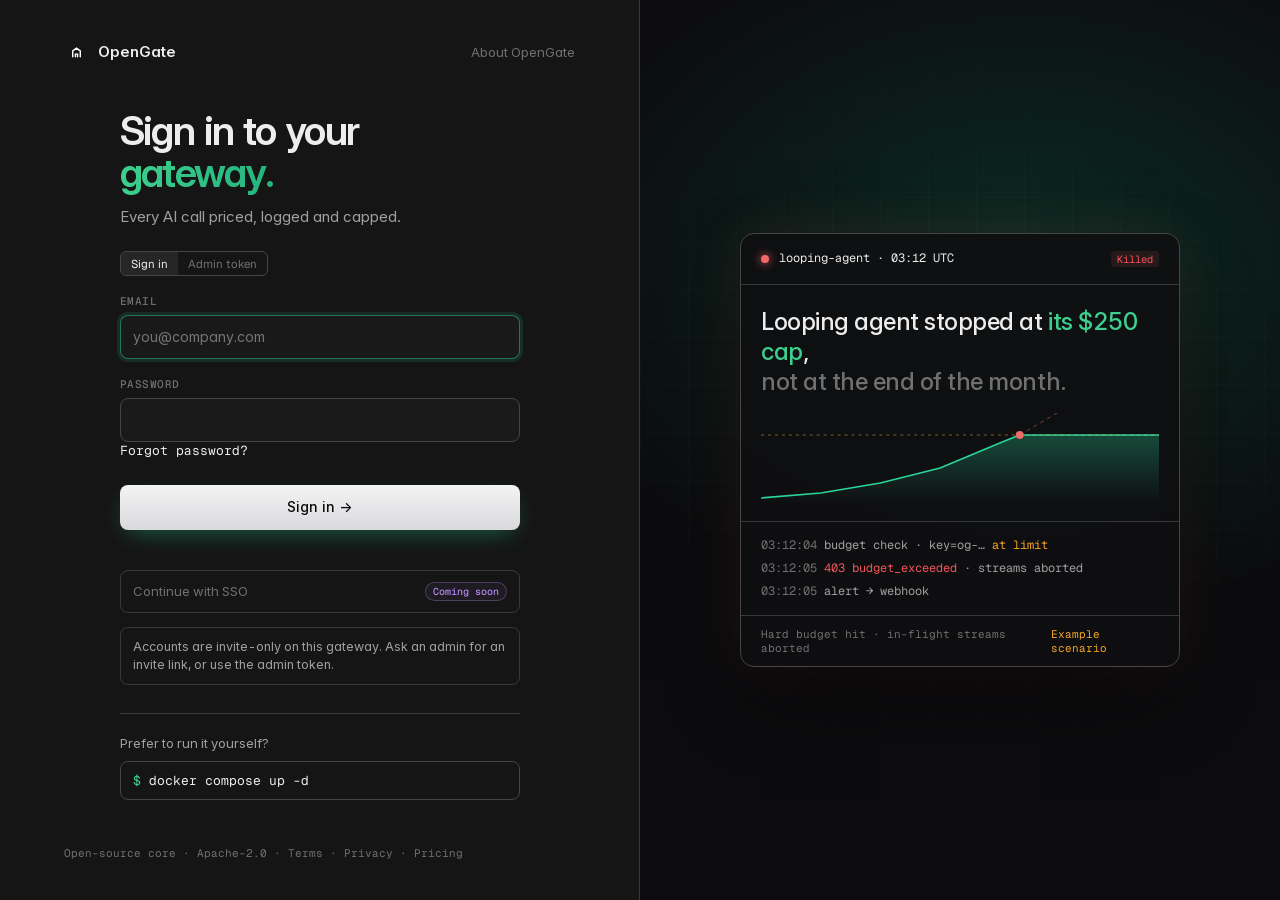
==== commit 3e1cf301: "Apply the Supabase-style v4 dashboard and landing. Restyle the static dashboard and public pages ont" ====
--- a/web/static/index.html
+++ b/web/static/index.html
@@ -8,8 +8,9 @@
   <link rel="icon" href="favicon.svg" type="image/svg+xml">
   <link rel="apple-touch-icon" href="apple-touch-icon.png">
   <link rel="manifest" href="site.webmanifest">
-  <meta name="theme-color" content="#0A0A0B">
-  <link rel="preload" href="fonts/Geist.ttf" as="font" type="font/ttf" crossorigin>
+  <meta name="theme-color" content="#111111">
+  <link rel="preload" href="fonts/InterVariable.woff2" as="font" type="font/woff2" crossorigin>
+  <link rel="preload" href="fonts/GeistMono.ttf" as="font" type="font/ttf" crossorigin>
   <link rel="stylesheet" href="style.css">
 </head>
 <body>
@@ -17,5 +18,6 @@
   <div id="modal" class="modal hidden"><div class="modal-body" id="modal-body"></div></div>
   <div id="toast" class="toast hidden"></div>
   <script src="app.js"></script>
+  <script src="live.js"></script>
 </body>
 </html>
--- a/web/static/style.css
+++ b/web/static/style.css
@@ -1,10 +1,12 @@
-/* OpenGate dashboard, design v2. Tokens from opengate-design/saas-v2/base.css. */
+/* OpenGate dashboard, design v4 (Supabase-style). Background ramp #111–#1F1F1F, hairline borders, #3ECF8E used sparingly.
+   Inter is self-hosted (OFL). Geist Mono stays the face for code and ids. */
+@font-face{font-family:Inter;src:url(fonts/InterVariable.woff2) format("woff2");font-weight:100 900;font-display:swap}
 @font-face{font-family:Geist;src:url(fonts/Geist.ttf) format("truetype");font-weight:100 900;font-display:swap}
 @font-face{font-family:"Geist Mono";src:url(fonts/GeistMono.ttf) format("truetype");font-weight:100 900;font-display:swap}
 *{box-sizing:border-box;margin:0;padding:0}
-:root{--bg:#0A0A0B;--p1:#0F0F11;--p2:#141417;--ln:rgba(255,255,255,.07);--ln2:rgba(255,255,255,.11);--tx:#EDEDEF;--t2:#A1A1A8;--t3:#6B6B73;--g:#079A6A;--g2:#2BD49A;--am:#E8B24A;--rd:#F06A6A;--bl:#7AA2F7;--vi:#B58CF5}
+:root{--bg:#111111;--bg2:#151515;--p1:#1A1A1A;--p2:#1C1C1C;--s2:#1F1F1F;--ln:#383838;--ln2:#454545;--tx:#EDEDED;--t2:#A0A0A0;--t3:#707070;--g:#3ECF8E;--g2:#3ECF8E;--gd:rgba(62,207,142,.12);--am:#F5A524;--rd:#F2555A;--bl:#5EA2EF;--vi:#C792EA}
 html,body{height:100%}
-body{background:var(--bg);color:var(--tx);font-family:Geist,system-ui,sans-serif;font-size:13px;-webkit-font-smoothing:antialiased;font-feature-settings:"tnum"}
+body{background:var(--bg2);color:var(--tx);font-family:Inter,Geist,system-ui,sans-serif;font-size:13px;line-height:1.45;-webkit-font-smoothing:antialiased;font-variant-numeric:tabular-nums;font-feature-settings:"cv11","ss01","tnum"}
 a{color:inherit;text-decoration:none}
 button,input,select,textarea{font:inherit;color:inherit}
 button{cursor:pointer;background:none;border:0}
@@ -18,49 +20,67 @@
 .gdot.bad{background:var(--rd);box-shadow:0 0 8px var(--rd)}
 .gdot.idle{background:var(--t3);box-shadow:none}
 
-/* shell */
-.app{display:flex;min-height:100vh}
-.sb{width:232px;flex:none;border-right:1px solid var(--ln);background:var(--p1);padding:14px 10px;display:flex;flex-direction:column;gap:2px;position:sticky;top:0;height:100vh;overflow-y:auto}
-.ws{display:flex;align-items:center;gap:9px;padding:6px 8px 14px;min-width:0}
-.ws b{font-weight:600;font-size:14px}
-.ws .pill{margin-left:auto;font-size:9.5px;max-width:110px;overflow:hidden;text-overflow:ellipsis}
-.ws select{margin-left:auto;max-width:110px;font:500 9.5px "Geist Mono";background:transparent;border:1px solid var(--ln2);border-radius:99px;color:var(--t2);padding:2px 6px}
-.logo{width:22px;height:22px;border-radius:6px;background:linear-gradient(140deg,#2BD49A,#079A6A 60%,#04573D);box-shadow:0 0 16px rgba(43,212,154,.35),inset 0 1px 0 rgba(255,255,255,.3);display:grid;place-items:center;flex:none}
-.srch{display:flex;align-items:center;gap:8px;border:1px solid var(--ln2);border-radius:7px;padding:7px 9px;color:var(--t3);margin-bottom:12px;background:rgba(255,255,255,.02);width:100%;text-align:left}
+/* shell: icon rail + contextual sidebar + breadcrumb bar */
+.app{display:flex;min-height:100vh;background:var(--bg2)}
+.rail{width:48px;background:var(--bg);border-right:.5px solid var(--ln);display:flex;flex-direction:column;align-items:center;padding:10px 0;gap:4px;flex:none;position:sticky;top:0;height:100vh}
+.rail .lg{width:28px;height:28px;margin-bottom:10px;display:grid;place-items:center}
+.rail a,.rail button.ri{width:34px;height:34px;border-radius:6px;display:grid;place-items:center;color:var(--t3);background:none;border:0;padding:0}
+.rail a:hover,.rail button.ri:hover{color:var(--tx)}
+.rail a.on,.rail button.ri.on{color:var(--tx);background:var(--s2)}
+.rail a svg,.rail button.ri svg{width:18px;height:18px;stroke:currentColor;fill:none;stroke-width:1.6;stroke-linecap:round;stroke-linejoin:round}
+.rail .sp{flex:1}
+.rail hr{width:22px;border:0;border-top:.5px solid var(--ln);margin:4px 0}
+.side{width:224px;background:var(--bg);border-right:.5px solid var(--ln);flex:none;display:flex;flex-direction:column;position:sticky;top:0;height:100vh;overflow:auto}
+.side .h{height:48px;border-bottom:.5px solid var(--ln);display:flex;align-items:center;padding:0 16px;font-size:15px;font-weight:500;flex:none}
+.side .sec{font-size:11.5px;letter-spacing:.01em;color:var(--t3);padding:16px 16px 6px;text-transform:none;font-weight:400;font-family:Inter,Geist,system-ui,sans-serif}
+.side .it{display:flex;align-items:center;gap:8px;margin:1px 8px;padding:5px 8px;border-radius:6px;color:var(--t2);font-size:13px}
+.side .it:hover{color:var(--tx);background:rgba(255,255,255,.03)}
+.side .it.on{background:var(--s2);color:var(--tx);box-shadow:none}
+.side .it svg{width:15px;height:15px;stroke:currentColor;fill:none;stroke-width:1.6;stroke-linecap:round;stroke-linejoin:round;flex:none;opacity:1}
+.side .it .n{margin-left:auto;font-size:11px;color:var(--t3);font-family:"Geist Mono",monospace}
+.side .grp{border-bottom:.5px solid var(--ln);padding-bottom:8px}
+.side .foot{margin-top:auto;padding:10px 12px 14px;border-top:.5px solid var(--ln)}
+.logo{width:22px;height:22px;display:grid;place-items:center;flex:none}
+.srch{display:flex;align-items:center;gap:8px;border:.5px solid var(--ln);border-radius:6px;padding:5px 8px;color:var(--t3);background:var(--p1);width:240px;text-align:left;font-size:12.5px}
 .srch:hover{color:var(--t2)}
-.it{display:flex;align-items:center;gap:10px;padding:6px 9px;border-radius:6px;color:var(--t2);font-size:13px}
-.it:hover{color:var(--tx);background:rgba(255,255,255,.03)}
-.it svg{width:15px;height:15px;stroke:currentColor;fill:none;stroke-width:1.6;opacity:.85;flex:none}
-.it.on{background:rgba(255,255,255,.06);color:var(--tx);box-shadow:inset 0 0 0 1px var(--ln)}
-.it .n{margin-left:auto;font:11px "Geist Mono";color:var(--t3)}
-.sec{font:500 10.5px "Geist Mono";color:var(--t3);letter-spacing:.06em;text-transform:uppercase;padding:14px 9px 6px}
-.health{margin-top:auto;border:1px solid var(--ln);border-radius:8px;padding:11px;background:linear-gradient(160deg,rgba(7,154,106,.12),transparent 60%)}
-.health.bad{background:linear-gradient(160deg,rgba(240,106,106,.12),transparent 60%)}
+.health{border:.5px solid var(--ln);border-radius:8px;padding:10px;background:linear-gradient(160deg,rgba(62,207,142,.10),transparent 60%)}
+.health.bad{background:linear-gradient(160deg,rgba(242,85,90,.12),transparent 60%)}
 .health .h1r{display:flex;align-items:center;gap:7px;font-size:12px}
-.health .h2r{font:10.5px "Geist Mono";color:var(--t3);margin-top:6px}
-.me{display:flex;align-items:center;gap:9px;padding:12px 6px 2px;min-width:0}
-.me .nm{font-size:12.5px;overflow:hidden;text-overflow:ellipsis;white-space:nowrap}
+.health .h2r{font:10.5px "Geist Mono";color:var(--t3);margin-top:4px}
+.me{display:flex;align-items:center;gap:8px;min-width:0;margin-top:8px}
+.me .nm{font-size:12px;overflow:hidden;text-overflow:ellipsis;white-space:nowrap}
 .me button{margin-left:auto;color:var(--t3);font-size:11px}
 .me button:hover{color:var(--tx)}
-.av{width:24px;height:24px;border-radius:50%;background:#2A2A30}
-.main{flex:1;display:flex;flex-direction:column;min-width:0}
-.top{height:52px;border-bottom:1px solid var(--ln);display:flex;align-items:center;padding:0 24px;gap:12px;position:sticky;top:0;background:rgba(10,10,11,.92);backdrop-filter:blur(8px);z-index:5}
-.crumb{color:var(--t3);white-space:nowrap;overflow:hidden;text-overflow:ellipsis}.crumb b{color:var(--tx);font-weight:500}
-.crumb a:hover{color:var(--t2)}
-.acts{margin-left:auto;display:flex;gap:8px;align-items:center}
-.body{padding:20px 24px 32px}
+.av{width:26px;height:26px;border-radius:50%;background:linear-gradient(135deg,#3ECF8E,#1F7A55);display:grid;place-items:center;font-size:11px;font-weight:600;color:#0b0b0b;flex:none}
+.main{flex:1;min-width:0;display:flex;flex-direction:column;background:var(--bg2)}
+.top{height:48px;border-bottom:.5px solid var(--ln);display:flex;align-items:center;padding:0 12px 0 8px;gap:4px;position:sticky;top:0;background:var(--bg);z-index:5}
+.crumb{display:flex;align-items:center;gap:2px;min-width:0;color:var(--tx)}
+.crumb .slash{color:var(--ln2);font-size:16px;margin:0 2px}
+.bpill{display:flex;align-items:center;gap:7px;padding:4px 8px;border-radius:6px;color:var(--tx);font-size:13px;background:none;border:0;max-width:220px}
+.bpill:hover{background:var(--s2)}
+.bpill .ch{color:var(--t3)}
+.bpill select{background:transparent;border:0;color:inherit;font:inherit;max-width:140px}
+.brchip{display:flex;align-items:center;gap:5px;font-size:12px;padding:2px 8px;border-radius:999px;background:var(--gd);color:var(--g);border:1px solid rgba(62,207,142,.3)}
+.tag{font-size:11px;padding:1px 6px;border-radius:4px;border:.5px solid var(--ln2);color:var(--t2)}
+.ib{width:30px;height:30px;border-radius:6px;border:.5px solid var(--ln);display:grid;place-items:center;color:var(--t2);background:transparent}
+.ib:hover{color:var(--tx)}
+.acts{margin-left:8px;display:flex;gap:8px;align-items:center}
+.body{padding:28px 32px 40px;flex:1}
+.body.flush{padding:0;display:flex;flex-direction:column;min-height:0}
+.tr{display:flex;align-items:center;gap:8px;margin-bottom:4px;flex-wrap:wrap}
+.tr h1{font-size:22px;font-weight:450;letter-spacing:-.025em}
+.tr .a{margin-left:auto;display:flex;gap:8px;align-items:center;flex-wrap:wrap}
+.sub{color:var(--t2);margin-bottom:18px;font-size:12.5px}
 
 /* controls */
-.btn{border:1px solid var(--ln2);border-radius:7px;padding:6px 11px;color:var(--tx);display:inline-flex;align-items:center;gap:7px;font-size:12.5px;background:rgba(255,255,255,.02);white-space:nowrap;justify-content:center}
-.btn:hover:not(:disabled){background:rgba(255,255,255,.06)}
-.btn.k{border-color:rgba(240,106,106,.35);color:#F59A9A}
-.btn.k:hover:not(:disabled){background:rgba(240,106,106,.08)}
-.btn.kf{background:linear-gradient(180deg,#F07272,#D94B4B);border:0;color:#fff;box-shadow:0 0 16px rgba(240,106,106,.3)}
-.btn.p{background:linear-gradient(180deg,#F4F4F5,#D9D9DC);color:#0A0A0B;border:0;font-weight:500}
-.btn.p:hover:not(:disabled){background:#fff}
-.btn.gr{background:linear-gradient(180deg,#0EAE7A,#079A6A);border:0;color:#fff;box-shadow:0 0 16px rgba(7,154,106,.35)}
-.btn.gr:hover:not(:disabled){background:linear-gradient(180deg,#12C089,#08A872)}
-.btn.sm{padding:3px 8px;font-size:11.5px}
+.btn{display:inline-flex;align-items:center;gap:6px;height:28px;padding:0 10px;border-radius:6px;border:.5px solid var(--ln2);background:var(--p1);color:var(--tx);font-size:12.5px;white-space:nowrap;justify-content:center;box-shadow:inset 0 1px 0 rgba(255,255,255,.04)}
+.btn:hover:not(:disabled){background:#242424}
+.btn.k,.btn.d{border-color:rgba(242,85,90,.5);color:#FF8A8E;background:rgba(242,85,90,.08)}
+.btn.k:hover:not(:disabled),.btn.d:hover:not(:disabled){background:rgba(242,85,90,.14)}
+.btn.kf{background:#E5484D;border-color:#F2555A;color:#fff;box-shadow:none}
+.btn.p,.btn.gr{background:linear-gradient(180deg,#48D696,#36C584);border-color:#5FDCA3;box-shadow:inset 0 1px 0 rgba(255,255,255,.3),0 0 0 .5px #1d7a51;color:#0E1F17;font-weight:500}
+.btn.p:hover:not(:disabled),.btn.gr:hover:not(:disabled){filter:brightness(1.05)}
+.btn.sm{height:24px;padding:0 8px;font-size:12px}
 .btn.full{width:100%}
 .inp{border:1px solid var(--ln2);border-radius:7px;padding:8px 10px;font-size:12.5px;background:rgba(255,255,255,.02);color:var(--tx);outline:none;min-width:0}
 .inp:focus{border-color:rgba(43,212,154,.5);box-shadow:0 0 0 3px rgba(43,212,154,.12)}
@@ -72,14 +92,14 @@
 .seg .a{background:rgba(255,255,255,.07);color:var(--tx)}
 .tog{width:26px;height:15px;border-radius:99px;background:rgba(255,255,255,.12);position:relative;flex:none;display:inline-block}
 .tog:after{content:"";position:absolute;width:11px;height:11px;border-radius:50%;background:#8A8A92;top:2px;left:2px;transition:left .15s}
-.tog.on{background:#079A6A;box-shadow:0 0 10px rgba(43,212,154,.35)}.tog.on:after{left:13px;background:#fff}
+.tog.on{background:#24B47E;box-shadow:0 0 10px rgba(43,212,154,.35)}.tog.on:after{left:13px;background:#fff}
 button.tog:disabled{opacity:.5}
 
 /* cards */
 .g{display:grid;gap:16px;align-content:start}
 .g2{grid-template-columns:1fr 1fr}.g3{grid-template-columns:repeat(3,1fr)}
 .split{grid-template-columns:1fr 372px}.split380{grid-template-columns:1fr 380px}.split360{grid-template-columns:1fr 360px}.split420{grid-template-columns:1fr 420px}
-.card{border:1px solid var(--ln);border-radius:10px;background:var(--p1);position:relative;overflow:hidden;min-width:0}
+.card{border:.5px solid var(--ln);border-radius:8px;background:linear-gradient(180deg,#1C1C1C,#191919);box-shadow:inset 0 1px 0 rgba(255,255,255,.045),0 1px 2px rgba(0,0,0,.3);position:relative;overflow:hidden;min-width:0}
 .kpis{display:grid;grid-template-columns:repeat(4,1fr)}
 .kpis.k2{grid-template-columns:repeat(2,1fr)}.kpis.k3{grid-template-columns:repeat(3,1fr)}
 .kpi{padding:16px 18px;border-right:1px solid var(--ln);min-width:0}.kpi:last-child{border:0}
@@ -98,7 +118,7 @@
 td.m{font-size:12px}td.r,th.r{text-align:right}tr:last-child td{border:0}
 tr.click{cursor:pointer}tr.click:hover td{background:rgba(255,255,255,.02)}
 .tscroll{overflow-x:auto}
-.bar{height:4px;border-radius:2px;background:rgba(255,255,255,.06);width:90px;display:inline-block;vertical-align:middle;margin-left:10px}.bar i{display:block;height:100%;border-radius:2px;background:linear-gradient(90deg,#079A6A,#2BD49A)}
+.bar{height:4px;border-radius:2px;background:rgba(255,255,255,.06);width:90px;display:inline-block;vertical-align:middle;margin-left:10px}.bar i{display:block;height:100%;border-radius:2px;background:linear-gradient(90deg,#24B47E,#3ECF8E)}
 .feed .row{display:grid;grid-template-columns:62px 1fr auto;gap:8px;padding:7px 14px;border-bottom:1px solid var(--ln);font:11.5px "Geist Mono";align-items:center;cursor:pointer}
 .feed .row:hover{background:rgba(255,255,255,.02)}
 .feed .row .t{color:var(--t3)}.feed .row .md{color:var(--tx);overflow:hidden;text-overflow:ellipsis;white-space:nowrap}.feed .row .s{color:var(--t3);font-size:10.5px;grid-column:2/4;margin-top:-3px;overflow:hidden;text-overflow:ellipsis;white-space:nowrap}
@@ -107,7 +127,7 @@
 .st.mu{color:var(--t2);background:rgba(255,255,255,.05)}.st.vi{color:#B58CF5;background:rgba(181,140,245,.1)}.st.bl{color:var(--bl);background:rgba(122,162,247,.1)}
 .code{font:11.5px/1.75 "Geist Mono";padding:12px 16px;color:var(--t2);white-space:pre;overflow-x:auto}
 .code.wrap{white-space:pre-wrap;word-break:break-all}
-.c1{color:#C792EA}.c2{color:#2BD49A}.c3{color:#7AA2F7}.c4{color:#5C6370}.c5{color:#E8B24A}
+.c1{color:#C792EA}.c2{color:#3ECF8E}.c3{color:#7AA2F7}.c4{color:#5C6370}.c5{color:#E8B24A}
 .soon{font:500 10px "Geist Mono";padding:2px 7px;border-radius:99px;color:#B58CF5;border:1px solid rgba(181,140,245,.3);background:rgba(181,140,245,.06);white-space:nowrap}
 .ex{font:500 10.5px "Geist Mono";padding:2px 7px;border-radius:99px;color:var(--am);border:1px solid rgba(232,178,74,.3);white-space:nowrap}
 .mut{color:var(--t3)}.t2{color:var(--t2)}.grn{color:var(--g2)}.red{color:var(--rd)}.amb{color:var(--am)}
@@ -115,7 +135,7 @@
 .pad{padding:14px 16px}
 .kvr{display:flex;justify-content:space-between;align-items:center;gap:12px;padding:9px 16px;border-bottom:1px solid var(--ln);font-size:12.5px;min-height:38px}.kvr:last-child{border:0}
 .kvr>span:first-child{color:var(--t2);white-space:nowrap}.kvr>span:last-child{font-family:"Geist Mono";font-size:12px;text-align:right;overflow:hidden;text-overflow:ellipsis;white-space:nowrap}
-.pb{height:4px;border-radius:2px;background:rgba(255,255,255,.06);overflow:hidden}.pb i{display:block;height:100%;background:linear-gradient(90deg,#079A6A,#2BD49A)}
+.pb{height:4px;border-radius:2px;background:rgba(255,255,255,.06);overflow:hidden}.pb i{display:block;height:100%;background:linear-gradient(90deg,#24B47E,#3ECF8E)}
 .pb.w i{background:linear-gradient(90deg,#B07A1E,#E8B24A)}.pb.d i{background:#F06A6A}
 .empty{padding:28px 16px;text-align:center;color:var(--t3);font-size:12.5px;line-height:1.6}
 .empty b{display:block;color:var(--t2);font-weight:500;font-size:13px;margin-bottom:2px}
@@ -134,7 +154,7 @@
 .tip{position:absolute;pointer-events:none;background:#141417;border:1px solid var(--ln2);border-radius:6px;padding:6px 8px;font:11px/1.5 "Geist Mono";color:var(--t2);white-space:nowrap;z-index:3}
 .dot{width:6px;height:6px;border-radius:50%;display:inline-block;flex:none}
 .spark{display:flex;align-items:flex-end;gap:2px;height:28px}
-.spark i{width:4px;border-radius:1px;background:linear-gradient(180deg,#2BD49A,#079A6A);min-height:2px}
+.spark i{width:4px;border-radius:1px;background:linear-gradient(180deg,#3ECF8E,#24B47E);min-height:2px}
 .spark.off i{background:#3A3A40}
 .err-card{padding:16px;color:var(--rd)}
 .copyline{display:flex;align-items:center;gap:8px;border:1px solid var(--ln2);border-radius:7px;padding:8px 10px;font:12.5px "Geist Mono";background:rgba(255,255,255,.02);min-width:0}
@@ -210,7 +230,7 @@
 .auth .logo{width:24px;height:24px}
 .auth .f{width:400px;max-width:100%;margin:auto}
 .auth h1{font-size:40px;letter-spacing:-.04em;font-weight:600;line-height:1.05}
-.gt{background:linear-gradient(90deg,#2BD49A,#079A6A);-webkit-background-clip:text;background-clip:text;color:transparent}
+.gt{background:linear-gradient(90deg,#3ECF8E,#24B47E);-webkit-background-clip:text;background-clip:text;color:transparent}
 .auth .lead{color:var(--t2);font-size:15px;margin-top:12px;line-height:1.5}
 .auth label{display:block;font:500 11px "Geist Mono";color:var(--t3);text-transform:uppercase;letter-spacing:.05em;margin:18px 0 7px}
 .auth .inp{width:100%;border-radius:8px;padding:11px 12px;font-size:14px}
@@ -232,3 +252,120 @@
 .auth .sc .sf{border-top:1px solid var(--ln);padding:11px 20px;font:11px "Geist Mono";color:var(--t3);display:flex}
 @media (max-width:1100px){.split,.split380,.split360,.split420,.g3{grid-template-columns:1fr}.auth{grid-template-columns:1fr}.auth .r{display:none}}
 table.tight td,table.tight th{padding:8px 10px}table.tight td:first-child,table.tight th:first-child{padding-left:16px}
+
+/* live updates (live.js) */
+.live-ind{display:inline-flex;align-items:center;gap:7px;height:28px;padding:0 10px;border:1px solid var(--ln2);border-radius:7px;font:500 11.5px "Geist Mono",monospace;color:var(--t2);background:rgba(255,255,255,.02);user-select:none}
+.live-ind .ldot{position:relative;width:7px;height:7px;border-radius:50%;background:var(--t3)}
+.live-ind.live{color:var(--g2);border-color:rgba(43,212,154,.3)}
+.live-ind.live .ldot{background:var(--g2);box-shadow:0 0 8px var(--g2)}
+.live-ind.live .ldot:after{content:"";position:absolute;inset:-4px;border-radius:50%;border:1px solid var(--g2);animation:lpulse 1.8s ease-out infinite}
+.live-ind.polling{color:var(--am);border-color:rgba(232,178,74,.3)}.live-ind.polling .ldot{background:var(--am)}
+.live-ind.connecting .ldot{animation:blink 1s step-end infinite}
+@keyframes lpulse{0%{transform:scale(.6);opacity:.9}100%{transform:scale(1.9);opacity:0}}
+@keyframes lflash{0%{background:rgba(43,212,154,.22);box-shadow:inset 2px 0 0 var(--g2)}100%{background:transparent;box-shadow:inset 2px 0 0 transparent}}
+@keyframes lin{0%{opacity:0;transform:translateY(-6px)}100%{opacity:1;transform:none}}
+@keyframes lbump{0%{color:var(--g2);text-shadow:0 0 12px rgba(43,212,154,.6)}100%{color:inherit;text-shadow:none}}
+.flash{animation:lflash 2.4s ease-out,lin .35s ease-out}
+.flash.mine{animation:lflash 4s ease-out,lin .35s ease-out}
+.kv.bump{animation:lbump 1.6s ease-out}
+.try-it.busy{opacity:.6;cursor:progress}
+#live-toasts{position:fixed;right:20px;bottom:20px;display:flex;flex-direction:column;gap:8px;z-index:70;width:340px;pointer-events:none}
+.lt{pointer-events:auto;display:flex;gap:10px;align-items:flex-start;background:var(--p2);border:1px solid var(--ln2);border-radius:9px;padding:10px 12px;font-size:12.5px;box-shadow:0 12px 32px rgba(0,0,0,.55);animation:ltin .28s ease-out;transition:opacity .3s,transform .3s}
+.lt b{font-weight:500;display:block}.lt .lx{color:var(--t2);font-size:11.5px;margin-top:2px;line-height:1.45;word-break:break-word}
+.lt .li{width:7px;height:7px;border-radius:50%;margin-top:5px;flex:none;background:var(--g2);box-shadow:0 0 8px var(--g2)}
+.lt.warn{border-color:rgba(232,178,74,.35)}.lt.warn .li{background:var(--am);box-shadow:0 0 8px var(--am)}
+.lt.bad{border-color:rgba(240,106,106,.4)}.lt.bad .li{background:var(--rd);box-shadow:0 0 8px var(--rd)}
+.lt .lc{margin-left:auto;background:none;border:0;color:var(--t3);font-size:15px;line-height:1;cursor:pointer}
+.lt.out{opacity:0;transform:translateX(16px)}
+@keyframes ltin{0%{opacity:0;transform:translateY(8px)}100%{opacity:1;transform:none}}
+@media (prefers-reduced-motion: reduce){
+  .live-ind .ldot:after,.live-ind.connecting .ldot{animation:none}
+  .flash,.flash.mine{animation:none;background:rgba(43,212,154,.08)}
+  .kv.bump,.lt{animation:none}.lt{transition:none}
+}
+/* design-josh: kill switch page */
+.it.killon{color:var(--rd)}.it .n.red{color:var(--rd);background:rgba(240,106,106,.12)}
+.killglobal{padding:24px}.killglobal .big{font-size:24px}
+.killglobal.on{border-color:rgba(240,106,106,.6);box-shadow:0 0 0 1px rgba(240,106,106,.25),0 0 40px rgba(240,106,106,.15)}
+.btn.bigkill{font-size:15px;padding:14px 22px;letter-spacing:.04em;font-weight:600;display:inline-flex;gap:10px;align-items:center}
+.btn.bigkill svg{width:16px;height:16px}
+
+/* v4 extras: bar charts, table editor, filter menu, typed kill confirm */
+.bars{display:flex;align-items:flex-end;gap:3px;height:80px;background:repeating-linear-gradient(0deg,transparent 0 calc(25% - .5px),rgba(255,255,255,.05) calc(25% - .5px) 25%);border-bottom:.5px solid var(--ln2)}
+.bars i{flex:1;background:linear-gradient(180deg,#46D898,#2FB57A);border-radius:1.5px 1.5px 0 0;opacity:.9;min-height:2px}
+.bars i.o{background:#3A3A3A}
+.bars i.bad{background:var(--rd)}
+.kpi-row{display:flex;gap:12px;margin-bottom:22px;align-items:stretch;flex-wrap:wrap}
+.kpi-row .card{padding:12px 16px;flex:1;min-width:140px}
+.kpi-row .l{color:var(--t3);font-size:12px}
+.kpi-row .v{font-size:18px;margin-top:2px}
+.mini{font-size:12px}
+.bd{display:inline-flex;align-items:center;gap:5px;font-size:10.5px;height:20px;line-height:1;padding:0 7px;border-radius:999px;border:.5px solid var(--ln2);color:var(--t2);font-family:"Geist Mono",monospace}
+.bd.g{color:var(--g);border-color:rgba(62,207,142,.35);background:var(--gd)}
+.bd.r{color:#FF7A7F;border-color:rgba(242,85,90,.4);background:rgba(242,85,90,.08)}
+.bd.y{color:var(--am);border-color:rgba(245,165,36,.4);background:rgba(245,165,36,.08)}
+.bd.b{color:var(--bl);border-color:rgba(94,162,239,.4);background:rgba(94,162,239,.08)}
+table.tg{border-collapse:collapse}
+table.tg th{position:relative;text-align:left;font-weight:500;font-size:12px;color:var(--tx);background:var(--s2);border-right:.5px solid var(--ln);border-bottom:.5px solid var(--ln);padding:0 10px;height:34px;text-transform:none;letter-spacing:0;font-family:Inter,Geist,system-ui}
+table.tg th em{font-style:normal;font-family:"Geist Mono",monospace;font-size:10.5px;color:var(--t3);margin-left:6px;font-weight:400}
+table.tg td{border-right:.5px solid var(--ln);border-bottom:.5px solid var(--ln);padding:0 10px;height:32px;font-size:12.5px}
+table.tg td.n,table.tg th.n{text-align:right}
+table.tg tr.sel td{background:rgba(62,207,142,.06)}
+table.tg tr:last-child td{border-bottom:.5px solid var(--ln)}
+.logs{display:flex;flex:1;min-height:calc(100vh - 48px)}
+.logs .col{flex:1;min-width:0;display:flex;flex-direction:column}
+.logbar{padding:14px 16px;border-bottom:.5px solid var(--ln);display:flex;gap:8px;align-items:center}
+.logbar .grow{flex:1;min-width:0;display:flex}
+.chips-line{padding:8px 16px;border-bottom:.5px solid var(--ln);display:flex;gap:6px;align-items:center;flex-wrap:wrap}
+.filter-pop{position:absolute;z-index:8;width:280px;padding:4px 0 6px;background:#1C1C1C;border:.5px solid var(--ln2);border-radius:8px;box-shadow:inset 0 1px 0 rgba(255,255,255,.06),0 16px 40px rgba(0,0,0,.6)}
+.filter-pop .gh{font-size:11px;color:var(--t3);padding:8px 14px 4px}
+.filter-pop button{display:flex;align-items:center;gap:9px;width:calc(100% - 8px);margin:0 4px;padding:6px 10px;border:0;border-radius:5px;background:none;color:var(--t2);font-size:12.5px;text-align:left}
+.filter-pop button.on,.filter-pop button:hover{background:#262626;color:var(--tx)}
+.filter-pop .ty{margin-left:auto;font:10.5px "Geist Mono";color:var(--t3)}
+.detail{width:340px;border-left:.5px solid var(--ln);background:var(--p1);flex:none;overflow:auto}
+.page-tabs{display:flex;gap:22px;border-bottom:.5px solid var(--ln);margin-bottom:22px}
+.page-tabs a,.page-tabs button{padding:8px 0;color:var(--t2);font-size:13px;margin-bottom:-.5px;background:none;border:0;border-bottom:1px solid transparent}
+.page-tabs .on{color:var(--tx);border-bottom-color:var(--tx)}
+.pager{margin-top:auto;border-top:.5px solid var(--ln);padding:8px 16px;display:flex;align-items:center;gap:10px;background:var(--bg);color:var(--t3);font-size:12px}
+.confirm-box .warn{padding:10px 12px;margin-bottom:14px;background:rgba(242,85,90,.05);border:.5px solid rgba(242,85,90,.3);border-radius:8px;font-size:12px;color:var(--t2)}
+.confirm-box .inp{width:100%}
+.urlcard{padding:16px;margin-bottom:16px;display:flex;gap:16px;align-items:center;flex-wrap:wrap}
+.urlcard .inp{width:min(420px,100%);margin-left:auto;cursor:pointer;text-align:left}
+.models-editor{display:flex;flex-direction:column;min-height:420px;background:var(--bg)}
+.models-editor table.tg{width:100%}
+.setcard,.dangerzone{margin-bottom:16px}
+.setrow{display:grid;grid-template-columns:minmax(180px,260px) minmax(0,1fr);gap:24px;padding:16px 20px;border-bottom:.5px solid var(--ln);align-items:center}
+.setrow:last-child{border-bottom:0}
+.setrow .mut{font-size:12px;margin-top:2px}
+.setacts{display:flex;justify-content:flex-end;padding:12px 20px}
+.dangerzone{border-color:rgba(242,85,90,.35)}
+.page-tabs span{cursor:default}
+.pal .gh{font-size:11px;color:var(--t3);padding:8px 12px 4px}
+.pal .pi svg{width:14px;height:14px;stroke:currentColor;fill:none;stroke-width:1.6;flex:none}
+.pal .foot{display:flex;gap:14px;align-items:center;padding:9px 16px;border-top:.5px solid var(--ln);font-size:11px;color:var(--t3);background:#181818}
+
+/* phones: rail + side become a scrollable top strip */
+@media (max-width:760px){
+  .app{flex-direction:column}
+  .rail{width:auto;height:auto;position:static;flex-direction:row;padding:6px 8px;border-right:0;border-bottom:.5px solid var(--ln);overflow-x:auto}
+  .rail .lg{margin:0 6px 0 0}
+  .rail .sp,.rail hr{display:none}
+  .side{width:auto;height:auto;position:static;flex-direction:row;border-right:0;border-bottom:.5px solid var(--ln);overflow-x:auto}
+  .side .h,.side .sec,.side .grp{border:0}
+  .side .grp{display:flex;padding:0}
+  .side .foot{display:none}
+  .side .it{flex:none;white-space:nowrap}
+  .top{height:auto;min-height:48px;flex-wrap:wrap;padding:8px;row-gap:8px;position:static}
+  .srch{width:100%;order:5}
+  .acts{flex-wrap:wrap;margin-left:0}
+  .body{padding:16px}
+  .kpis,.kpis.k3,.kpis.k4,.kpis[style]{grid-template-columns:repeat(2,minmax(0,1fr))!important}
+  .kpis.k2{grid-template-columns:repeat(2,minmax(0,1fr))}
+  .g,.g2,.g3,.split,.split380,.split360,.split420,.row2{grid-template-columns:minmax(0,1fr)!important}
+  .hd{flex-wrap:wrap}
+  .card{overflow-x:auto}
+  .logs{flex-direction:column;min-height:0}
+  .detail{width:auto;border-left:0;border-top:.5px solid var(--ln)}
+  .modal-body{max-width:calc(100vw - 24px)}
+  #live-toasts{left:12px;right:12px;width:auto}
+}
